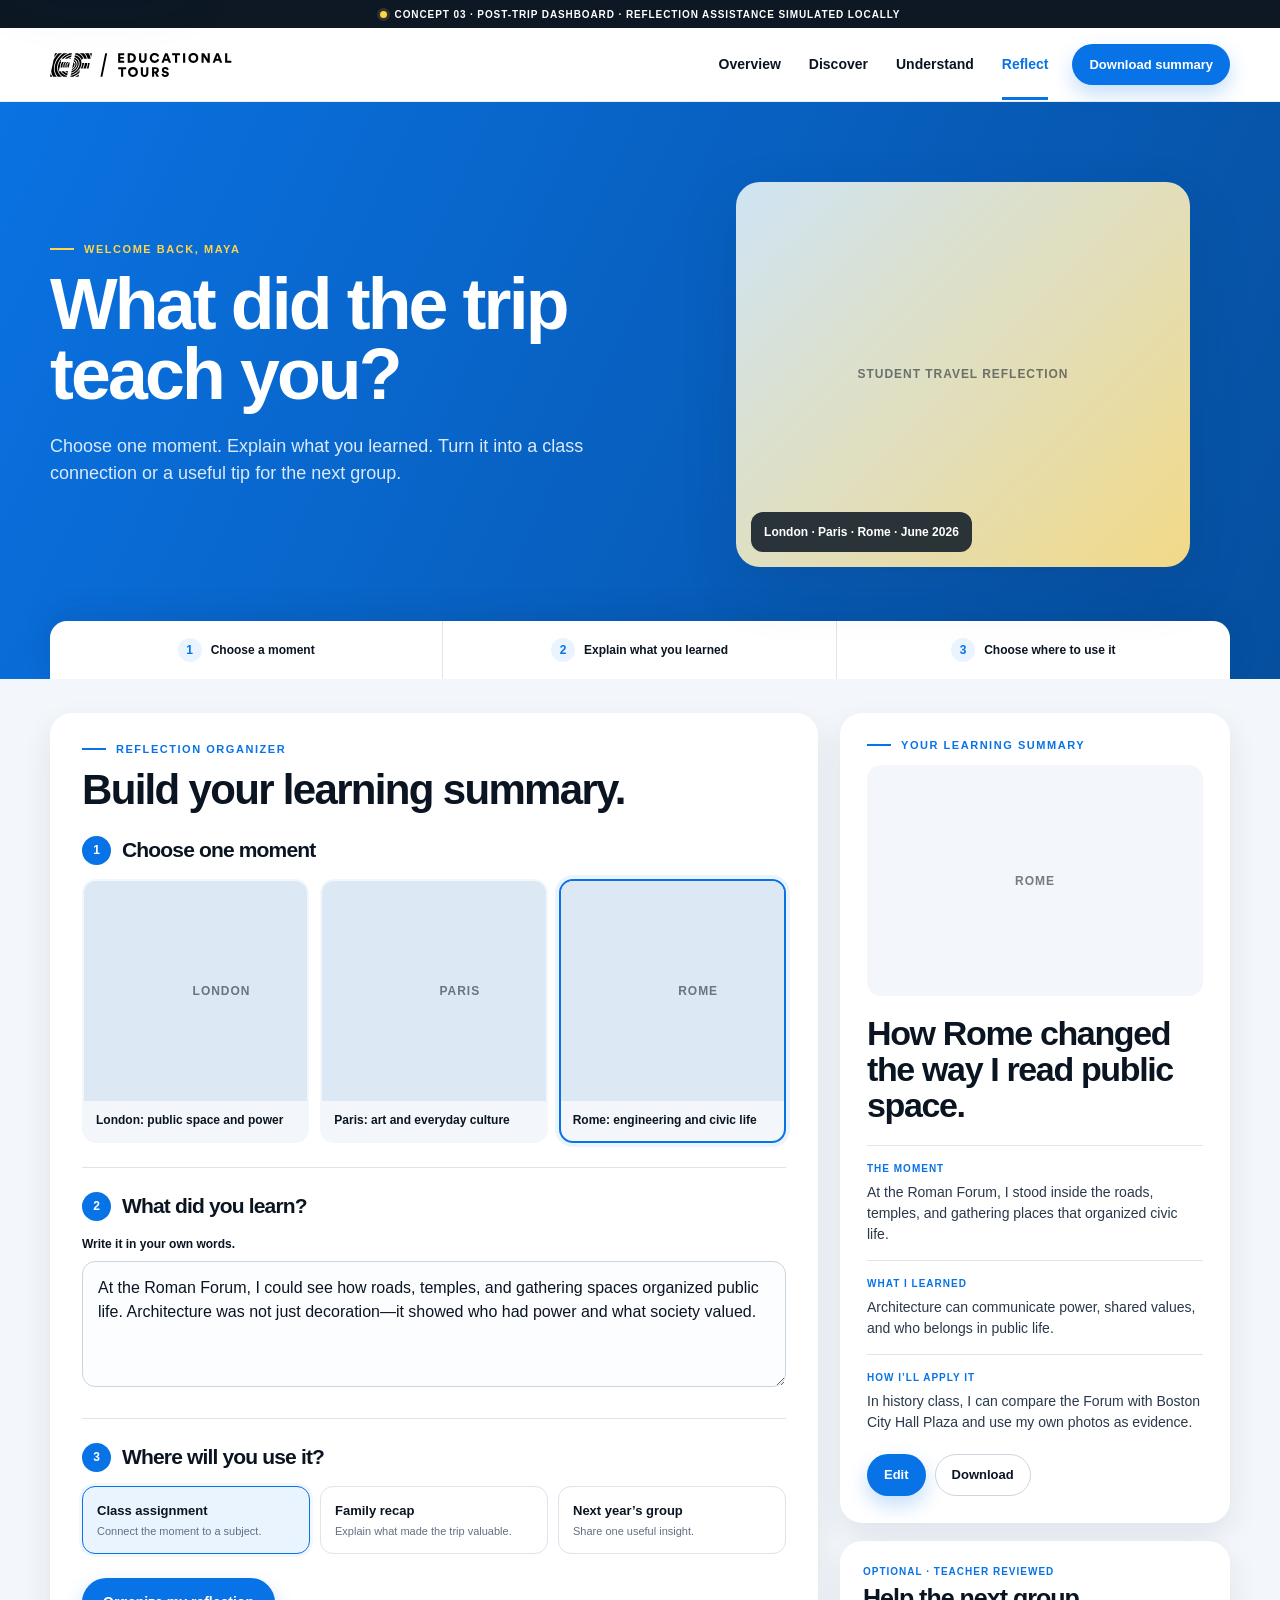
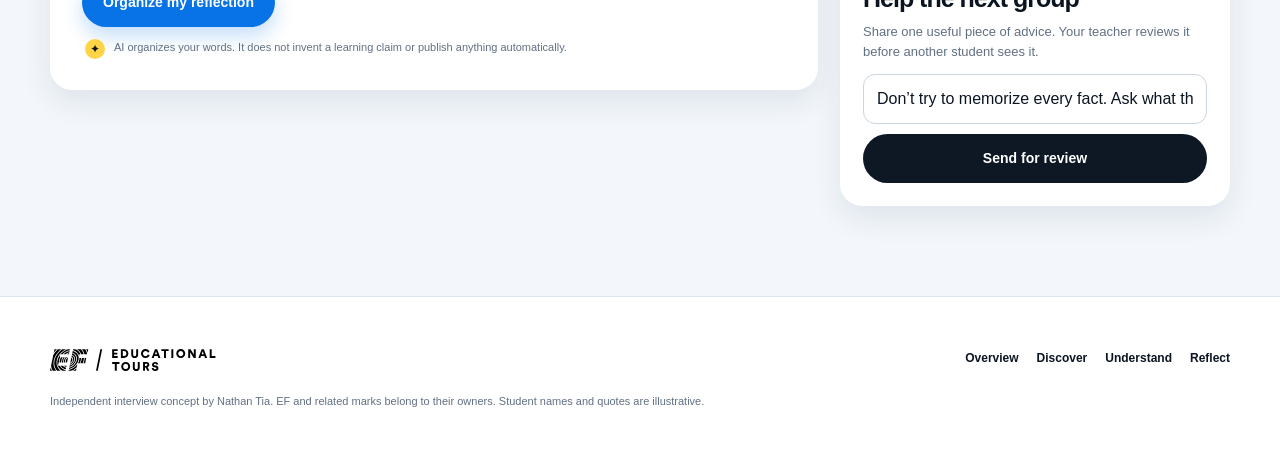
==== dashboard.html @ 8b6a3341 "Initial EF Tours prototype" ====
<!doctype html>
<html lang="en">
<head>
  <meta charset="utf-8">
  <meta name="viewport" content="width=device-width, initial-scale=1">
  <meta name="description" content="A focused post-trip EF Tours dashboard that helps students explain what they learned and how they will apply it.">
  <title>My Learning Summary · EF Tours Concept</title>
  <link rel="stylesheet" href="styles.css">
</head>
<body data-page="dashboard">
  <a class="skip-link" href="#main">Skip to main content</a>
  <div class="prototype-ribbon"><span class="dot"></span> Concept 03 · Post-trip dashboard · Reflection assistance simulated locally</div>
  <header class="site-header">
    <div class="header-inner">
      <a class="brand" href="index.html" aria-label="EF Educational Tours concept home"><img class="brand-logo" src="ef-logo.svg" alt="EF logo"></a>
      <nav class="primary-nav" aria-label="Primary navigation">
        <a href="index.html">Overview</a>
        <a href="explore.html">Discover</a>
        <a href="trip.html">Understand</a>
        <a href="dashboard.html" aria-current="page">Reflect</a>
      </nav>
      <div class="header-actions">
        <button class="btn btn-primary btn-small" type="button" data-demo="A concise learning summary would download here.">Download summary</button>
        <button class="menu-button" type="button" aria-label="Open navigation" aria-expanded="false"><span></span><span></span><span></span></button>
      </div>
    </div>
  </header>

  <main id="main">
    <section class="dashboard-hero">
      <div class="container">
        <div class="dashboard-hero-card">
          <div class="dashboard-hero-copy">
            <p class="eyebrow">Welcome back, Maya</p>
            <h1>What did the trip teach you?</h1>
            <p>Choose one moment. Explain what you learned. Turn it into a class connection or a useful tip for the next group.</p>
          </div>
          <figure class="dashboard-photo photo-shell" data-fallback="Student travel reflection">
            <img loading="eager" data-photo src="https://a.storyblok.com/f/336931/750x691/ef0ade726b/vimy-100-blog-hero-mob.png/m/1200x630/smart/filters%3Aformat%28jpeg%29" alt="Students visiting a historic memorial while traveling with EF">
            <figcaption class="dashboard-photo-caption">London · Paris · Rome · June 2026</figcaption>
          </figure>
        </div>
        <div class="task-progress" aria-label="Three-step reflection process">
          <div><b>1</b>Choose a moment</div>
          <div><b>2</b>Explain what you learned</div>
          <div><b>3</b>Choose where to use it</div>
        </div>
      </div>
    </section>

    <section class="workspace">
      <div class="container workspace-grid">
        <section class="workspace-card reveal" aria-labelledby="reflection-title">
          <p class="eyebrow">Reflection organizer</p>
          <h2 id="reflection-title">Build your learning summary.</h2>

          <div class="step-block">
            <div class="step-title"><span class="step-number">1</span><h3>Choose one moment</h3></div>
            <div class="moment-grid" role="group" aria-label="Choose a trip moment">
              <button class="moment-card" type="button" aria-pressed="false" data-moment="london">
                <figure class="photo-shell" data-fallback="London"><img loading="lazy" data-photo src="https://images.unsplash.com/photo-1513635269975-59663e0ac1ad?auto=format&amp;fit=crop&amp;w=900&amp;q=80" alt="London skyline and Big Ben"></figure>
                <span>London: public space and power</span>
              </button>
              <button class="moment-card" type="button" aria-pressed="false" data-moment="paris">
                <figure class="photo-shell" data-fallback="Paris"><img loading="lazy" data-photo src="https://images.unsplash.com/photo-1502602898657-3e91760cbb34?auto=format&amp;fit=crop&amp;w=900&amp;q=80" alt="The Eiffel Tower in Paris"></figure>
                <span>Paris: art and everyday culture</span>
              </button>
              <button class="moment-card is-selected" type="button" aria-pressed="true" data-moment="rome">
                <figure class="photo-shell" data-fallback="Rome"><img loading="lazy" data-photo src="https://images.unsplash.com/photo-1552832230-c0197dd311b5?auto=format&amp;fit=crop&amp;w=900&amp;q=80" alt="The Colosseum in Rome"></figure>
                <span>Rome: engineering and civic life</span>
              </button>
            </div>
          </div>

          <div class="step-block">
            <div class="step-title"><span class="step-number">2</span><h3>What did you learn?</h3></div>
            <label class="textarea-label" for="learning-input">Write it in your own words.</label>
            <textarea id="learning-input">At the Roman Forum, I could see how roads, temples, and gathering spaces organized public life. Architecture was not just decoration—it showed who had power and what society valued.</textarea>
          </div>

          <div class="step-block">
            <div class="step-title"><span class="step-number">3</span><h3>Where will you use it?</h3></div>
            <div class="use-grid" role="group" aria-label="Choose how to use the reflection">
              <button class="use-card is-selected" type="button" aria-pressed="true" data-use="classroom"><strong>Class assignment</strong><span>Connect the moment to a subject.</span></button>
              <button class="use-card" type="button" aria-pressed="false" data-use="family"><strong>Family recap</strong><span>Explain what made the trip valuable.</span></button>
              <button class="use-card" type="button" aria-pressed="false" data-use="traveler"><strong>Next year’s group</strong><span>Share one useful insight.</span></button>
            </div>
          </div>

          <button class="btn btn-primary" type="button" id="organize-reflection">Organize my reflection</button>
          <p class="ai-inline-note"><span class="ai-spark">✦</span><span>AI organizes your words. It does not invent a learning claim or publish anything automatically.</span></p>
        </section>

        <aside>
          <article class="draft-card reveal" aria-live="polite">
            <p class="eyebrow">Your learning summary</p>
            <div class="draft-photo photo-shell" data-fallback="Rome"><img id="draft-photo" data-photo src="https://images.unsplash.com/photo-1552832230-c0197dd311b5?auto=format&amp;fit=crop&amp;w=1000&amp;q=80" alt="The Colosseum in Rome"></div>
            <h2 id="draft-title">How Rome changed the way I read public space.</h2>
            <div class="draft-block"><span>The moment</span><p id="draft-experience">At the Roman Forum, I stood inside the roads, temples, and gathering places that organized civic life.</p></div>
            <div class="draft-block"><span>What I learned</span><p id="draft-learning">Architecture can communicate power, shared values, and who belongs in public life.</p></div>
            <div class="draft-block"><span>How I’ll apply it</span><p id="draft-application">In history class, I can compare the Forum with Boston City Hall Plaza and use my own photos as evidence.</p></div>
            <div class="draft-actions">
              <button class="btn btn-primary btn-small" type="button" data-demo="The summary would open in an editable state.">Edit</button>
              <button class="btn btn-secondary btn-small" type="button" data-demo="A concise learning summary would download here.">Download</button>
            </div>
          </article>

          <section class="pass-card reveal" aria-labelledby="pass-title">
            <p class="mini">Optional · teacher reviewed</p>
            <h3 id="pass-title">Help the next group</h3>
            <p>Share one useful piece of advice. Your teacher reviews it before another student sees it.</p>
            <div class="pass-row">
              <input id="traveler-tip" type="text" value="Don’t try to memorize every fact. Ask what the place was built to make people think or do." aria-label="Tip for future travelers">
              <button class="btn btn-dark" type="button" id="send-tip">Send for review</button>
            </div>
          </section>
        </aside>
      </div>
    </section>
  </main>

  <footer class="site-footer">
    <div class="container footer-grid">
      <div>
        <a class="brand" href="index.html"><img class="brand-logo" src="ef-logo.svg" alt="EF logo"></a>
        <p>Independent interview concept by Nathan Tia. EF and related marks belong to their owners. Student names and quotes are illustrative.</p>
      </div>
      <div class="footer-links"><a href="index.html">Overview</a><a href="explore.html">Discover</a><a href="trip.html">Understand</a><a href="dashboard.html">Reflect</a></div>
    </div>
  </footer>
  <div class="toast" role="status" aria-live="polite"></div>
  <script src="app.js"></script>
</body>
</html>
---- styles.css ----
:root{
  --ink:#0b1522;
  --ink-2:#2a384a;
  --muted:#617083;
  --line:#dce4ed;
  --paper:#ffffff;
  --wash:#f3f7fb;
  --cream:#f7f2e9;
  --blue:#0873e6;
  --blue-dark:#0455ad;
  --blue-soft:#eaf4ff;
  --yellow:#ffd447;
  --navy:#0d1824;
  --mint:#b7ead9;
  --coral:#ff806a;
  --shadow:0 22px 56px rgba(16,38,68,.13);
  --shadow-sm:0 12px 30px rgba(16,38,68,.09);
  --radius:24px;
  --radius-sm:15px;
  --container:min(1180px,calc(100% - 48px));
}
*{box-sizing:border-box}
html{scroll-behavior:smooth}
body{margin:0;background:var(--paper);color:var(--ink);font-family:Arial,Helvetica,sans-serif;font-size:16px;line-height:1.5;-webkit-font-smoothing:antialiased}
img{display:block;width:100%;max-width:100%}
a{color:inherit;text-decoration:none}
button,input,textarea,select{font:inherit}
button{color:inherit}
.container{width:var(--container);margin-inline:auto}
.skip-link{position:fixed;left:14px;top:-70px;z-index:1000;background:#fff;color:#000;padding:10px 14px;border-radius:8px;box-shadow:var(--shadow)}
.skip-link:focus{top:14px}
.prototype-ribbon{min-height:28px;display:flex;align-items:center;justify-content:center;gap:8px;padding:6px 16px;background:var(--navy);color:#fff;font-size:10px;font-weight:900;letter-spacing:.09em;text-transform:uppercase;text-align:center}
.prototype-ribbon .dot{width:7px;height:7px;background:var(--yellow);border-radius:50%;box-shadow:0 0 0 3px rgba(255,212,71,.14)}
.site-header{height:74px;background:#fff;border-bottom:1px solid rgba(11,21,34,.08);position:relative;z-index:50}
.header-inner{width:var(--container);height:100%;margin-inline:auto;display:flex;align-items:center;justify-content:space-between;gap:24px}
.brand{display:inline-flex;align-items:center;gap:8px;flex:0 0 auto}
.brand-logo{display:block;height:24px;width:auto;color:var(--ink)}
.site-footer .brand-logo{height:22px}
.primary-nav{display:flex;align-items:center;gap:28px;margin-left:auto}
.primary-nav a{font-size:14px;font-weight:800;padding:25px 0 22px;border-bottom:3px solid transparent}
.primary-nav a:hover,.primary-nav a[aria-current="page"]{color:var(--blue);border-color:var(--blue)}
.header-actions{display:flex;align-items:center;gap:10px}
.menu-button{display:none;background:transparent;border:0;padding:8px;cursor:pointer}
.menu-button span{display:block;width:22px;height:2px;background:var(--ink);margin:4px 0}
.btn{appearance:none;border:1px solid transparent;border-radius:999px;padding:13px 20px;display:inline-flex;align-items:center;justify-content:center;gap:9px;font-weight:900;font-size:14px;cursor:pointer;transition:transform .18s ease,box-shadow .18s ease,background .18s ease,border .18s ease}
.btn:hover{transform:translateY(-1px)}
.btn:focus-visible,.save-button:focus-visible,.prompt-examples button:focus-visible,.moment-card:focus-visible,.use-card:focus-visible{outline:3px solid rgba(8,115,230,.25);outline-offset:3px}
.btn-primary{background:var(--blue);color:#fff;box-shadow:0 9px 20px rgba(8,115,230,.24)}
.btn-primary:hover{background:var(--blue-dark);box-shadow:0 13px 26px rgba(8,115,230,.28)}
.btn-secondary{background:#fff;color:var(--ink);border-color:#cbd6e1}
.btn-secondary:hover{border-color:var(--ink)}
.btn-light{background:#fff;color:var(--ink);box-shadow:var(--shadow-sm)}
.btn-dark{background:var(--navy);color:#fff}
.btn-small{padding:10px 16px;font-size:13px}
.btn-full{width:100%}
.eyebrow{margin:0 0 14px;color:var(--blue);font-size:11px;line-height:1;font-weight:900;letter-spacing:.14em;text-transform:uppercase;display:flex;align-items:center;gap:10px}
.eyebrow::before{content:"";width:24px;height:2px;background:currentColor;flex:0 0 auto}
.eyebrow.light{color:var(--yellow)}
h1,h2,h3,p{margin-top:0}
h1,h2,h3{letter-spacing:-.04em;line-height:.98}
h1{font-size:clamp(48px,6.2vw,84px);margin-bottom:24px}
h2{font-size:clamp(36px,4.2vw,58px);margin-bottom:18px}
h3{font-size:28px;margin-bottom:12px}
.lede{font-size:20px;line-height:1.55;color:var(--ink-2);max-width:670px;margin-bottom:28px}
.small-note{font-size:12px;color:var(--muted);max-width:650px;margin:16px 0 0}
.section{padding:94px 0}
.section-heading{display:grid;grid-template-columns:1.2fr .7fr;gap:70px;align-items:end;margin-bottom:40px}
.section-heading h2{margin-bottom:0}
.section-heading>p{color:var(--muted);font-size:17px;margin:0}
.toast{position:fixed;left:50%;bottom:24px;z-index:100;transform:translate(-50%,25px);opacity:0;pointer-events:none;background:var(--ink);color:#fff;padding:12px 18px;border-radius:999px;font-weight:800;font-size:14px;box-shadow:var(--shadow);transition:.25s ease;white-space:nowrap}
.toast.is-visible{transform:translate(-50%,0);opacity:1}
.reveal{opacity:1;transform:none}
.reveal.is-visible{opacity:1;transform:none}
.photo-shell{position:relative;background:linear-gradient(135deg,#cfe4f4,#f2d987);overflow:hidden}
.photo-shell img{height:100%;object-fit:cover}
.photo-shell.is-fallback{display:grid;place-items:center;min-height:220px}
.photo-shell.is-fallback::after{content:attr(data-fallback);max-width:220px;text-align:center;font-size:12px;font-weight:900;letter-spacing:.08em;text-transform:uppercase;color:rgba(11,21,34,.55)}

/* Wrapper */
.wrapper-hero{padding:72px 0 82px;background:linear-gradient(125deg,#eaf5ff 0%,#f7fbff 55%,#fff2b8 100%);overflow:hidden}
.wrapper-hero-grid{display:grid;grid-template-columns:1fr 1.05fr;gap:70px;align-items:center}
.wrapper-hero h1{max-width:680px}
.wrapper-hero h1 em{color:var(--blue);font-style:italic}
.hero-actions{display:flex;gap:12px;flex-wrap:wrap}
.wrapper-photo{margin:0;position:relative;border-radius:30px;box-shadow:var(--shadow);aspect-ratio:1.28/1;overflow:hidden}
.wrapper-photo img{width:100%;height:100%;object-fit:cover}
.wrapper-photo::before{content:"";position:absolute;inset:0;z-index:1;background:linear-gradient(180deg,rgba(9,24,39,0) 55%,rgba(9,24,39,.24) 100%);pointer-events:none}
.photo-quote{position:absolute;z-index:2;left:22px;bottom:22px;max-width:300px;background:var(--yellow);padding:17px 19px;border-radius:15px;box-shadow:var(--shadow-sm);transform:rotate(-1.5deg)}
.photo-quote strong{display:block;font-size:17px;line-height:1.25}
.photo-quote span{display:block;margin-top:5px;font-size:10px;font-weight:900;text-transform:uppercase;letter-spacing:.08em;color:#5d4a0b}
.concept-section{padding:96px 0 104px}
.concept-intro{display:grid;grid-template-columns:1fr .7fr;gap:70px;align-items:end;margin-bottom:42px}
.concept-intro h2{margin:0;max-width:720px}
.concept-intro p{font-size:17px;color:var(--muted);margin:0}
.concept-grid{display:grid;grid-template-columns:repeat(3,1fr);gap:20px}
.concept-card{border-radius:23px;overflow:hidden;background:#fff;border:1px solid var(--line);box-shadow:var(--shadow-sm);transition:transform .2s ease,box-shadow .2s ease;display:flex;flex-direction:column;min-height:500px}
.concept-card:hover{transform:translateY(-5px);box-shadow:var(--shadow)}
.concept-photo{aspect-ratio:1.35/1;position:relative;overflow:hidden;background:var(--wash)}
.concept-photo img{height:100%;object-fit:cover;transition:transform .45s ease}
.concept-card:hover .concept-photo img{transform:scale(1.025)}
.concept-body{padding:27px 28px 29px;display:flex;flex:1;flex-direction:column}
.concept-number{font-size:10px;font-weight:900;letter-spacing:.13em;text-transform:uppercase;color:var(--blue);margin-bottom:35px}
.concept-card h3{font-size:34px;line-height:1.03;max-width:340px}
.concept-card p{color:var(--muted);max-width:340px;margin-bottom:24px}
.concept-link{margin-top:auto;display:flex;align-items:center;justify-content:space-between;font-size:13px;font-weight:900}
.concept-link span:last-child{display:grid;place-items:center;width:36px;height:36px;border-radius:50%;background:var(--blue);color:#fff;font-size:20px}
.principles-band{background:var(--navy);color:#fff;padding:82px 0 90px}
.principles-grid{display:grid;grid-template-columns:1.15fr repeat(3,.75fr);gap:28px;align-items:start}
.principles-grid h2{font-size:52px;max-width:460px;margin:0}
.principle{border-top:1px solid rgba(255,255,255,.28);padding-top:18px}
.principle strong{display:block;color:var(--yellow);font-size:14px;margin-bottom:8px}
.principle p{color:#c7d0db;margin:0;font-size:15px}

/* Explore */
.explore-hero{padding:66px 0 74px;background:linear-gradient(120deg,#edf7ff 0%,#f8fbff 72%,#fff3bf 100%)}
.explore-hero-grid{display:grid;grid-template-columns:1fr .9fr;gap:68px;align-items:center}
.explore-copy h1{font-size:clamp(50px,5.6vw,76px);max-width:690px}
.explore-copy .lede{max-width:660px}
.explore-photo{aspect-ratio:1.05/1;border-radius:28px;box-shadow:var(--shadow);overflow:hidden;position:relative}
.explore-photo img{height:100%;object-fit:cover}
.explore-photo-caption{position:absolute;left:18px;right:18px;bottom:18px;background:rgba(12,24,36,.88);color:#fff;border-radius:14px;padding:14px 16px;font-size:14px;font-weight:800}
.smart-search{margin-top:30px;background:#fff;border:1px solid rgba(11,21,34,.08);border-radius:22px;padding:24px;box-shadow:var(--shadow-sm);max-width:680px}
.smart-search label{display:block;font-size:13px;font-weight:900;margin-bottom:9px}
.smart-search textarea{width:100%;resize:vertical;min-height:108px;border:1px solid #cbd5df;border-radius:14px;padding:14px 15px;color:var(--ink);line-height:1.48;background:#fbfdff}
.smart-search textarea:focus,.plan-control select:focus,.workspace-card textarea:focus,.pass-row input:focus{outline:3px solid rgba(8,115,230,.15);border-color:var(--blue)}
.prompt-examples{display:flex;align-items:center;gap:9px;flex-wrap:wrap;margin:11px 0 17px;font-size:12px;color:var(--muted)}
.prompt-examples button{border:0;background:transparent;color:var(--blue);padding:3px 0;font-weight:900;cursor:pointer;border-bottom:1px solid rgba(8,115,230,.35)}
.ai-inline-note{display:flex;gap:9px;align-items:flex-start;font-size:11px;color:var(--muted);margin:12px 3px 0}
.ai-spark{display:grid;place-items:center;width:20px;height:20px;border-radius:50%;background:var(--yellow);color:var(--ink);font-size:12px;flex:0 0 auto}
.results-section{padding:88px 0 96px}
.results-heading{display:grid;grid-template-columns:1fr .55fr;gap:68px;align-items:end;margin-bottom:34px}
.results-heading h2{font-size:48px;max-width:790px;margin-bottom:0}
.results-summary{font-size:17px;color:var(--muted);margin:0}
.trip-grid{display:grid;grid-template-columns:repeat(3,1fr);gap:20px}
.trip-card{border:1px solid var(--line);border-radius:20px;overflow:hidden;background:#fff;box-shadow:var(--shadow-sm);display:flex;flex-direction:column;transition:transform .2s ease,box-shadow .2s ease}
.trip-card:hover{transform:translateY(-4px);box-shadow:var(--shadow)}
.trip-card-image{position:relative;aspect-ratio:1.42/1;background:var(--blue-soft);overflow:hidden}
.trip-card-image img{width:100%;height:100%;object-fit:cover;transition:transform .4s ease}
.trip-card:hover .trip-card-image img{transform:scale(1.025)}
.match-badge{position:absolute;left:14px;top:14px;background:#fff;padding:7px 10px;border-radius:999px;font-size:10px;font-weight:900;text-transform:uppercase;letter-spacing:.08em;box-shadow:var(--shadow-sm)}
.trip-card-copy{padding:23px 23px 24px;display:flex;flex:1;flex-direction:column}
.trip-kicker{font-size:10px;font-weight:900;color:var(--blue);letter-spacing:.1em;text-transform:uppercase;margin-bottom:8px}
.trip-card h3{font-size:29px;line-height:1.05;margin-bottom:12px}
.match-copy{color:var(--ink-2);font-size:14px;line-height:1.5;margin-bottom:18px}
.trip-card blockquote{border-top:1px solid var(--line);padding-top:17px;margin:0 0 20px;font-size:14px;line-height:1.45;font-weight:700}
.trip-card blockquote cite{display:block;margin-top:7px;color:var(--muted);font-size:11px;font-style:normal;font-weight:800}
.card-footer{display:flex;align-items:center;justify-content:space-between;gap:10px;margin-top:auto}
.save-button{border:0;background:transparent;color:var(--blue);font-size:13px;font-weight:900;cursor:pointer;padding:8px}
.handoff-section{padding:68px 0 88px}
.handoff-card{background:var(--blue);color:#fff;border-radius:26px;padding:42px 46px;display:flex;align-items:end;justify-content:space-between;gap:42px}
.handoff-card h2{font-size:42px;max-width:780px;margin:0}

/* Trip detail */
.trip-hero{position:relative;min-height:570px;background:var(--navy);color:#fff;overflow:hidden;display:flex;align-items:center}
.trip-hero>img{position:absolute;z-index:0;inset:0 0 0 auto;width:60%;height:100%;object-fit:cover;object-position:center}
.trip-hero::after{content:"";position:absolute;z-index:1;inset:0;background:linear-gradient(90deg,var(--navy) 0%,var(--navy) 39%,rgba(13,24,36,.87) 53%,rgba(13,24,36,.12) 100%)}
.trip-hero-inner{position:relative;z-index:2;padding:72px 0}
.trip-hero-copy{width:min(650px,58%)}
.trip-hero-copy .eyebrow{color:var(--yellow)}
.trip-hero-copy h1{font-size:clamp(55px,6vw,82px);max-width:720px}
.trip-hero-copy .lede{color:#d1dce7;font-size:18px;max-width:620px}
.hero-stats{display:flex;flex-wrap:wrap;gap:8px;margin-bottom:21px}
.hero-stat{border:1px solid rgba(255,255,255,.27);background:rgba(255,255,255,.08);padding:7px 11px;border-radius:999px;font-size:11px;font-weight:900}
.student-voice-bar{background:var(--yellow);color:var(--ink)}
.student-voice-inner{display:flex;align-items:center;justify-content:space-between;gap:28px;padding:22px 0}
.student-voice-inner blockquote{font-size:19px;font-weight:900;line-height:1.35;margin:0;max-width:900px}
.student-voice-inner cite{font-size:11px;font-style:normal;font-weight:900;text-transform:uppercase;letter-spacing:.08em;white-space:nowrap}
.learning-grid{display:flex;flex-direction:column;gap:22px}
.city-card{display:grid;grid-template-columns:360px 1fr;border:1px solid var(--line);border-radius:24px;overflow:hidden;background:#fff;box-shadow:var(--shadow-sm)}
.city-card>figure{margin:0;min-height:360px;background:var(--wash)}
.city-card>figure img{height:100%;object-fit:cover}
.city-card-body{padding:31px 34px}
.city-day{font-size:10px;font-weight:900;color:var(--blue);letter-spacing:.1em;text-transform:uppercase;margin-bottom:7px}
.city-card h3{font-size:39px;margin-bottom:16px}
.experience{font-size:17px;color:var(--ink-2);max-width:680px;margin-bottom:22px}
.outcome-grid{display:grid;grid-template-columns:1fr 1fr;gap:14px}
.outcome{background:var(--wash);border-radius:14px;padding:17px 18px}
.outcome span{display:block;color:var(--blue);font-size:10px;font-weight:900;text-transform:uppercase;letter-spacing:.1em;margin-bottom:7px}
.outcome strong{display:block;font-size:14px;line-height:1.48}
.section-blue{background:var(--navy);color:#fff}
.plan-grid{display:grid;grid-template-columns:.8fr 1.2fr;gap:66px;align-items:start}
.plan-control>p:not(.eyebrow){color:#c8d2de;font-size:17px;max-width:500px}
.form-row{display:grid;grid-template-columns:1fr auto;gap:10px;margin-top:22px}
.plan-control select{appearance:none;background:#fff url("data:image/svg+xml,%3Csvg xmlns='http://www.w3.org/2000/svg' width='14' height='14' viewBox='0 0 24 24'%3E%3Cpath fill='none' stroke='%230b1522' stroke-width='2' d='m6 9 6 6 6-6'/%3E%3C/svg%3E") no-repeat calc(100% - 14px) center;border:1px solid #cbd5df;border-radius:999px;padding:13px 42px 13px 16px;color:var(--ink);width:100%}
.learning-plan{background:#fff;color:var(--ink);border-radius:22px;padding:29px;box-shadow:var(--shadow)}
.learning-plan h3{font-size:34px;margin-bottom:20px}
.plan-list{display:grid;gap:11px}
.plan-item{display:grid;grid-template-columns:74px 1fr;gap:14px;background:var(--blue-soft);border-radius:13px;padding:15px}
.plan-item b{font-size:10px;color:var(--blue);text-transform:uppercase;letter-spacing:.1em}
.plan-item strong{font-size:14px;line-height:1.5}
.section-cream{background:var(--cream)}
.family-layout{display:grid;grid-template-columns:.9fr 1.1fr;gap:64px;align-items:center}
.family-photo{aspect-ratio:1.12/1;border-radius:24px;overflow:hidden;box-shadow:var(--shadow)}
.family-photo img{height:100%;object-fit:cover}
.proof-list{display:grid;gap:12px;margin-top:26px}
.proof-item{display:grid;grid-template-columns:35px 1fr;gap:13px;padding:16px 0;border-top:1px solid #d8cfc2}
.proof-item:first-child{border-top:0}
.proof-icon{display:grid;place-items:center;width:30px;height:30px;border-radius:50%;background:var(--blue);color:#fff;font-weight:900}
.proof-item strong{display:block;font-size:17px;margin-bottom:3px}
.proof-item span:last-child{color:var(--muted);font-size:14px}
.family-summary{margin-top:25px;background:#fff;border-radius:18px;padding:22px;box-shadow:var(--shadow-sm)}
.family-summary .mini,.pass-card .mini{font-size:10px;color:var(--blue);text-transform:uppercase;letter-spacing:.1em;font-weight:900;margin-bottom:7px}
.family-summary p{font-size:17px;line-height:1.48;margin-bottom:18px}

/* Dashboard */
.dashboard-hero{background:linear-gradient(115deg,#0a72e2 0%,#064f9f 100%);color:#fff;padding:54px 0 0}
.dashboard-hero-card{display:grid;grid-template-columns:1.05fr .95fr;gap:56px;align-items:center;padding:10px 0 38px}
.dashboard-hero-copy .eyebrow{color:var(--yellow)}
.dashboard-hero-copy h1{font-size:clamp(49px,5.6vw,73px);max-width:760px}
.dashboard-hero-copy>p:not(.eyebrow){max-width:650px;color:#dbeafb;font-size:18px}
.dashboard-photo{aspect-ratio:1.18/1;border-radius:24px;box-shadow:var(--shadow);overflow:hidden;position:relative}
.dashboard-photo img{height:100%;object-fit:cover}
.dashboard-photo-caption{position:absolute;left:15px;bottom:15px;background:rgba(12,24,36,.86);border-radius:12px;padding:11px 13px;font-size:12px;font-weight:800}
.task-progress{display:grid;grid-template-columns:repeat(3,1fr);background:#fff;color:var(--ink);border-radius:17px 17px 0 0;overflow:hidden;box-shadow:0 -8px 28px rgba(4,41,86,.12)}
.task-progress>div{display:flex;align-items:center;justify-content:center;gap:9px;padding:17px;border-right:1px solid var(--line);font-size:12px;font-weight:900}
.task-progress>div:last-child{border-right:0}
.task-progress b{display:grid;place-items:center;width:24px;height:24px;border-radius:50%;background:var(--blue-soft);color:var(--blue)}
.workspace{background:var(--wash);padding:34px 0 90px}
.workspace-grid{display:grid;grid-template-columns:minmax(0,1fr) 390px;gap:22px;align-items:start}
.workspace-card,.draft-card,.pass-card{background:#fff;border-radius:22px;box-shadow:var(--shadow-sm)}
.workspace-card{padding:31px 32px}
.workspace-card h2{font-size:42px;margin-bottom:26px}
.step-block{border-top:1px solid var(--line);padding-top:24px;margin-top:24px}
.step-block:first-of-type{border-top:0;padding-top:0;margin-top:0}
.step-title{display:flex;align-items:center;gap:11px;margin-bottom:14px}
.step-title h3{font-size:21px;margin:0}
.step-number{display:grid;place-items:center;width:29px;height:29px;border-radius:50%;background:var(--blue);color:#fff;font-size:12px;font-weight:900}
.moment-grid{display:grid;grid-template-columns:repeat(3,1fr);gap:11px}
.moment-card{border:2px solid transparent;background:var(--wash);border-radius:14px;overflow:hidden;text-align:left;padding:0;cursor:pointer;transition:.18s ease}
.moment-card:hover{transform:translateY(-2px)}
.moment-card.is-selected{border-color:var(--blue);box-shadow:0 0 0 4px rgba(8,115,230,.08)}
.moment-card figure{margin:0;aspect-ratio:1.25/1;background:#dce8f3;overflow:hidden}
.moment-card img{height:100%;object-fit:cover}
.moment-card span{display:block;padding:11px 12px 13px;font-size:12px;font-weight:900;line-height:1.35}
.textarea-label{display:block;font-size:12px;font-weight:900;margin:0 0 8px}
.workspace-card textarea{width:100%;min-height:126px;border:1px solid #cbd5df;border-radius:13px;padding:14px 15px;line-height:1.52;resize:vertical;background:#fbfdff;color:var(--ink)}
.use-grid{display:grid;grid-template-columns:repeat(3,1fr);gap:10px}
.use-card{border:1px solid var(--line);background:#fff;border-radius:13px;text-align:left;padding:14px;cursor:pointer;transition:.16s ease}
.use-card.is-selected{border-color:var(--blue);background:var(--blue-soft);box-shadow:0 0 0 3px rgba(8,115,230,.06)}
.use-card strong{display:block;font-size:13px;margin-bottom:4px}
.use-card span{display:block;color:var(--muted);font-size:11px;line-height:1.35}
.workspace-card>.btn{margin-top:24px}
.workspace-grid aside{display:grid;gap:18px;position:sticky;top:20px}
.draft-card{padding:27px}
.draft-card h2{font-size:34px;line-height:1.05;margin-bottom:22px}
.draft-photo{aspect-ratio:1.45/1;border-radius:14px;overflow:hidden;margin-bottom:20px;background:var(--wash)}
.draft-photo img{height:100%;object-fit:cover}
.draft-block{border-top:1px solid var(--line);padding-top:15px;margin-top:15px}
.draft-block span{display:block;font-size:10px;color:var(--blue);font-weight:900;text-transform:uppercase;letter-spacing:.1em;margin-bottom:6px}
.draft-block p{font-size:14px;line-height:1.5;color:var(--ink-2);margin:0}
.draft-actions{display:flex;gap:9px;margin-top:21px}
.pass-card{padding:23px}
.pass-card h3{font-size:25px}
.pass-card>p:not(.mini){color:var(--muted);font-size:13px}
.pass-row{display:grid;gap:10px}
.pass-row input{width:100%;border:1px solid #cbd5df;border-radius:12px;padding:12px 13px;color:var(--ink)}

/* Footer */
.site-footer{padding:52px 0;background:#fff;border-top:1px solid var(--line)}
.footer-grid{display:flex;justify-content:space-between;gap:50px;align-items:flex-start}
.footer-grid>div:first-child{max-width:670px}
.footer-grid p{font-size:11px;color:var(--muted);margin:15px 0 0}
.footer-links{display:flex;gap:18px;flex-wrap:wrap;font-size:12px;font-weight:900}

@media(max-width:1060px){
  .primary-nav{gap:18px}.primary-nav a{font-size:13px}
  .wrapper-hero-grid,.explore-hero-grid{gap:42px}
  .concept-card h3{font-size:30px}
  .principles-grid{grid-template-columns:1fr 1fr;gap:36px}.principles-grid>div:first-child{grid-row:span 2}
  .trip-grid{gap:14px}.trip-card-copy{padding:20px}
  .city-card{grid-template-columns:300px 1fr}
  .plan-grid,.family-layout{gap:42px}
  .workspace-grid{grid-template-columns:minmax(0,1fr) 340px}
}
@media(max-width:820px){
  :root{--container:min(100% - 30px,720px)}
  .site-header{height:66px}.header-inner{position:relative}.primary-nav{display:none;position:absolute;top:66px;left:0;right:0;background:#fff;border:1px solid var(--line);border-radius:0 0 18px 18px;padding:11px 20px 18px;box-shadow:var(--shadow);flex-direction:column;align-items:stretch;gap:0}.primary-nav.is-open{display:flex}.primary-nav a{padding:12px 0;border-bottom:1px solid var(--line)}.header-actions .btn{display:none}.menu-button{display:block}
  .wrapper-hero{padding:50px 0 66px}.wrapper-hero-grid,.explore-hero-grid,.dashboard-hero-card,.family-layout{grid-template-columns:1fr}.wrapper-hero-grid,.explore-hero-grid{gap:38px}.wrapper-photo{aspect-ratio:1.45/1}
  .concept-section{padding:76px 0}.concept-intro,.section-heading,.results-heading{grid-template-columns:1fr;gap:16px}.concept-grid,.trip-grid{grid-template-columns:1fr}.concept-card{min-height:auto}.concept-photo{aspect-ratio:1.65/1}.concept-number{margin-bottom:24px}
  .principles-band{padding:68px 0}.principles-grid{grid-template-columns:1fr}.principles-grid>div:first-child{grid-row:auto}.principles-grid h2{font-size:46px;max-width:650px}
  .explore-hero{padding:48px 0 56px}.explore-photo{aspect-ratio:1.55/1}.results-section{padding:70px 0}.results-heading h2{font-size:42px}.trip-card{display:grid;grid-template-columns:240px 1fr}.trip-card-image{aspect-ratio:auto;min-height:100%}
  .handoff-card{align-items:flex-start;flex-direction:column;padding:34px}.handoff-card h2{font-size:36px}
  .trip-hero{min-height:auto;display:block}.trip-hero>img{position:relative;width:100%;height:330px;opacity:1}.trip-hero::after{height:62%;background:linear-gradient(180deg,var(--navy) 0%,var(--navy) 50%,rgba(13,24,36,.7) 75%,rgba(13,24,36,0) 100%)}.trip-hero-inner{position:absolute;inset:0 auto auto 0;width:100%;padding:43px 0}.trip-hero-copy{width:100%}.trip-hero-copy h1{font-size:52px;max-width:620px}.trip-hero-copy .lede{max-width:550px;font-size:16px}.student-voice-inner{align-items:flex-start;flex-direction:column;gap:7px}
  .city-card{grid-template-columns:1fr}.city-card>figure{min-height:290px}.outcome-grid{grid-template-columns:1fr 1fr}
  .plan-grid{grid-template-columns:1fr}.dashboard-hero-card{gap:30px}.dashboard-photo{aspect-ratio:1.55/1}.workspace-grid{grid-template-columns:1fr}.workspace-grid aside{position:static;grid-template-columns:1fr 1fr}.draft-card{grid-column:1/-1}
}
@media(max-width:560px){
  :root{--container:calc(100% - 24px)}
  h1{font-size:43px}h2{font-size:36px}.lede{font-size:17px}.brand-logo{height:22px}.prototype-ribbon{font-size:8px}
  .wrapper-hero{padding-top:40px}.wrapper-photo{aspect-ratio:1.05/1}.photo-quote{left:12px;right:12px;bottom:12px;max-width:none}.hero-actions{display:grid}.hero-actions .btn{width:100%}
  .concept-intro h2{font-size:40px}.concept-card h3{font-size:31px}.concept-photo{aspect-ratio:1.35/1}
  .principles-grid h2{font-size:42px}
  .explore-copy h1{font-size:44px}.explore-photo{aspect-ratio:1.15/1}.smart-search{padding:18px}.prompt-examples{align-items:flex-start}.prompt-examples span{width:100%}
  .results-heading h2{font-size:37px}.trip-card{grid-template-columns:1fr}.trip-card-image{aspect-ratio:1.5/1}.card-footer{align-items:stretch}.card-footer .btn{flex:1}
  .handoff-card{padding:28px}.handoff-card h2{font-size:32px}.handoff-card .btn{width:100%}
  .trip-hero>img{height:330px}.trip-hero-copy h1{font-size:43px}.trip-hero-copy .lede{display:none}.hero-stat{font-size:9px}.trip-hero-inner{padding-top:38px}.student-voice-inner blockquote{font-size:16px}
  .section{padding:72px 0}.city-card>figure{min-height:230px}.city-card-body{padding:24px}.outcome-grid{grid-template-columns:1fr}.form-row{grid-template-columns:1fr}.learning-plan{padding:23px}.plan-item{grid-template-columns:1fr;gap:5px}.family-photo{aspect-ratio:1.15/1}
  .dashboard-hero{padding-top:42px}.dashboard-hero-copy h1{font-size:43px}.dashboard-photo{aspect-ratio:1.2/1}.task-progress{grid-template-columns:1fr}.task-progress>div{justify-content:flex-start;border-right:0;border-bottom:1px solid var(--line)}.task-progress>div:last-child{border-bottom:0}
  .workspace{padding-top:22px}.workspace-card{padding:23px}.workspace-card h2{font-size:36px}.moment-grid{grid-template-columns:1fr}.moment-card{display:grid;grid-template-columns:105px 1fr;align-items:center}.moment-card figure{aspect-ratio:1/1}.use-grid{grid-template-columns:1fr}.workspace-grid aside{grid-template-columns:1fr}.draft-actions{display:grid}.draft-actions .btn{width:100%}
  .footer-grid{flex-direction:column;gap:24px}.footer-links{flex-direction:column;gap:8px}.toast{max-width:calc(100% - 24px);white-space:normal;text-align:center}
}
@media(prefers-reduced-motion:reduce){html{scroll-behavior:auto}.reveal,.trip-card,.concept-card,.btn{transition:none}}


/* Version 4 refinements */
.wrapper-hero-grid{grid-template-columns:1fr 1.05fr;align-items:center}
.hero-collage{position:relative;height:520px}
.collage-card{margin:0;position:absolute;border-radius:28px;overflow:hidden;box-shadow:var(--shadow);background:#fff}
.collage-card img{height:100%;object-fit:cover}
.collage-card-large{left:0;top:24px;width:62%;height:430px;z-index:3}
.collage-card-top{right:0;top:0;width:48%;height:220px;z-index:2}
.collage-card-bottom{right:18px;bottom:10px;width:44%;height:240px;z-index:1}
.photo-quote-dark{background:var(--yellow)}
.concept-grid-v1 .concept-card{min-height:0}
.concept-card-v1{overflow:hidden;padding:0;position:relative}
.concept-card-v1 .concept-band{padding:28px 28px 34px;min-height:300px}
.concept-card-v1 .concept-number{margin-bottom:28px;color:rgba(255,255,255,.85)}
.concept-card-v1 h3{font-size:34px;line-height:1.02;max-width:340px;margin-bottom:16px}
.concept-card-v1 p{margin-bottom:0;max-width:340px}
.concept-card-v1 .concept-photo{aspect-ratio:1.2/1}
.concept-card-v1 .concept-arrow{position:absolute;right:16px;bottom:16px;display:grid;place-items:center;width:56px;height:56px;border-radius:50%;background:#fff;color:var(--ink);font-size:28px;font-weight:700;box-shadow:var(--shadow-sm)}
.concept-card-v1.is-dark .concept-band{background:var(--navy);color:#fff}
.concept-card-v1.is-dark p{color:#d7dee8}
.concept-card-v1.is-blue .concept-band{background:var(--blue);color:#fff}
.concept-card-v1.is-blue p{color:#dbeaff}
.concept-card-v1.is-yellow .concept-band{background:var(--yellow);color:var(--ink)}
.concept-card-v1.is-yellow .concept-number{color:#5d4a0b}
.concept-card-v1.is-yellow p{color:#534934}
.principles-grid-ordered{grid-template-columns:1.15fr repeat(3,.75fr)}
.principles-grid-ordered .principle strong{display:block;color:var(--yellow);font-size:16px;line-height:1.35;margin-bottom:10px}
.explore-hero{padding:58px 0 66px}
.explore-hero-grid.is-search-right{grid-template-columns:1fr .92fr;align-items:start;gap:52px}
.search-panel{display:flex;align-items:stretch}
.smart-search-hero{margin-top:0;width:100%;max-width:none;padding:24px 24px 20px;border-radius:26px;box-shadow:var(--shadow)}
.panel-kicker{font-size:11px;font-weight:900;letter-spacing:.12em;text-transform:uppercase;color:var(--blue);margin:0 0 10px}
.results-heading-audience{grid-template-columns:1fr auto;gap:32px;align-items:start}
.results-heading-audience .results-summary{margin-top:10px;max-width:620px}
.audience-switcher{display:grid;justify-items:end;gap:10px;padding-top:8px}
.audience-switcher p{margin:0;color:var(--muted);font-size:13px;font-weight:900;letter-spacing:.11em;text-transform:uppercase}
.audience-tabs{display:inline-flex;align-items:center;background:var(--blue-soft);padding:5px;border-radius:999px;gap:4px}
.audience-tab{border:0;background:transparent;padding:11px 18px;border-radius:999px;font-weight:900;cursor:pointer;color:var(--ink)}
.audience-tab.is-active{background:#fff;color:var(--blue);box-shadow:var(--shadow-sm);outline:2px solid rgba(8,115,230,.16)}
.trip-grid-cards{grid-template-columns:repeat(3,1fr)}
.trip-card-rich{border-radius:24px}
.save-heart{position:absolute;right:14px;top:14px;width:46px;height:46px;border-radius:50%;border:0;background:#fff;box-shadow:var(--shadow-sm);font-size:25px;line-height:1;cursor:pointer}
.save-heart[aria-pressed="true"]{color:var(--blue)}
.trip-card-rich .trip-kicker{font-size:11px;margin-bottom:10px}
.trip-card-rich h3{font-size:28px;margin-bottom:10px}
.trip-meta{display:flex;flex-wrap:wrap;gap:12px;color:var(--muted);font-size:12px;font-weight:700;margin:0 0 18px}
.trip-meta span{position:relative}
.trip-meta span::before{content:'·';position:absolute;left:-8px;color:#a8b2bf}
.why-box{background:var(--wash);border-radius:16px;padding:16px 16px 14px;margin-bottom:16px}
.why-box span{display:block;font-size:11px;font-weight:900;margin-bottom:6px;color:var(--ink)}
.why-box p{margin:0;color:var(--ink-2);font-size:15px;line-height:1.45}
.traveler-blurb{display:grid;grid-template-columns:auto 1fr;gap:8px 10px;align-items:center;border:1px solid var(--line);border-radius:16px;padding:14px 15px;margin-bottom:20px}
.traveler-blurb::before{content:'';width:24px;height:24px;border-radius:50%;background:var(--blue)}
.traveler-blurb strong{font-size:14px}
.traveler-blurb span{grid-column:2;color:var(--muted);font-size:12px;line-height:1.45}
.share-link{border:0;background:transparent;color:var(--blue);font-size:14px;font-weight:900;cursor:pointer;padding:10px 4px}
.story-strip-section{padding:86px 0 92px;background:var(--navy);color:#fff}
.story-strip-heading{display:grid;grid-template-columns:1.15fr .6fr;gap:72px;align-items:start;margin-bottom:34px}
.story-strip-heading h2{font-size:68px;line-height:.95;margin:0;max-width:840px}
.story-strip-heading p{margin:12px 0 0;color:#c7d0db;font-size:17px;line-height:1.55;max-width:380px}
.story-strip-grid{display:grid;grid-template-columns:repeat(4,1fr);gap:18px}
.story-card{position:relative;aspect-ratio:.8/1;border-radius:24px;overflow:hidden;box-shadow:none;background:#122235}
.story-card::after{content:'';position:absolute;inset:0;background:linear-gradient(180deg,rgba(0,0,0,.02) 32%,rgba(0,0,0,.66) 100%)}
.story-card img{height:100%;object-fit:cover}
.play-chip{position:absolute;z-index:2;left:16px;top:16px;width:46px;height:46px;border-radius:50%;border:0;background:var(--yellow);color:var(--ink);font-size:18px;font-weight:900;cursor:pointer}
.story-copy{position:absolute;z-index:2;left:18px;right:18px;bottom:18px}
.story-copy strong{display:block;font-size:17px;line-height:1.25;margin-bottom:8px}
.story-copy span{display:block;color:#d4deea;font-size:12px;line-height:1.4}
@media(max-width:1060px){
  .hero-collage{height:470px}.collage-card-large{height:390px}.collage-card-top{height:200px}.collage-card-bottom{height:220px}
  .story-strip-heading{grid-template-columns:1fr .8fr;gap:32px}.story-strip-heading h2{font-size:58px}
  .story-strip-grid{grid-template-columns:repeat(2,1fr)}
}
@media(max-width:820px){
  .brand-logo{height:22px}
  .wrapper-hero-grid{grid-template-columns:1fr}.hero-collage{height:auto;display:grid;grid-template-columns:1fr 1fr;grid-template-rows:auto auto;gap:14px}.collage-card{position:relative;inset:auto;width:auto;height:auto}.collage-card-large{grid-row:span 2}.collage-card-bottom{right:auto;bottom:auto}
  .explore-hero-grid.is-search-right{grid-template-columns:1fr}
  .results-heading-audience{grid-template-columns:1fr}.audience-switcher{justify-items:start}
  .story-strip-heading{grid-template-columns:1fr;gap:18px}.story-strip-heading h2{font-size:44px;max-width:520px}.story-strip-grid{grid-template-columns:1fr 1fr}
}
@media(max-width:560px){
  .hero-collage{grid-template-columns:1fr}.collage-card-large{grid-row:auto}
  .concept-card-v1 .concept-band{min-height:0}
  .audience-tabs{width:100%;justify-content:space-between}.audience-tab{flex:1;padding-inline:14px}
  .story-strip-grid{grid-template-columns:1fr}
}


/* Version 6 Discover expansion */
.trip-grid-cards{row-gap:26px}
.traveler-audio{display:grid;grid-template-columns:46px 1fr;gap:12px;align-items:center;border:1px solid var(--line);border-radius:16px;padding:13px 14px;margin-bottom:20px}
.audio-play{width:46px;height:46px;border-radius:50%;border:0;background:var(--yellow);color:var(--ink);display:grid;place-items:center;cursor:pointer;box-shadow:0 7px 16px rgba(16,38,68,.12)}
.audio-play span{font-size:17px;transform:translateX(1px)}
.audio-play.is-playing{background:var(--blue);color:#fff}
.traveler-audio strong{display:block;font-size:14px;margin-bottom:2px}
.traveler-audio p{margin:0;color:var(--ink-2);font-size:12px;line-height:1.35}
.traveler-audio small{display:block;margin-top:4px;color:var(--muted);font-size:10px;font-weight:800;text-transform:uppercase;letter-spacing:.06em}
.browse-section{padding:92px 0}
.browse-destinations{background:var(--wash)}
.collection-section{background:#fff}
.browse-heading{display:grid;grid-template-columns:1fr .62fr;gap:70px;align-items:end;margin-bottom:34px}
.browse-heading h2{margin:0;max-width:720px}
.browse-heading>p{margin:0;color:var(--muted);font-size:17px;line-height:1.55}
.region-grid{display:grid;grid-template-columns:repeat(3,1fr);gap:18px}
.region-card{position:relative;min-height:250px;border-radius:22px;overflow:hidden;box-shadow:var(--shadow-sm);color:#fff}
.region-card::after{content:'';position:absolute;inset:0;background:linear-gradient(180deg,rgba(7,18,31,.04) 25%,rgba(7,18,31,.78) 100%)}
.region-card img{height:100%;object-fit:cover;transition:transform .35s ease}
.region-card:hover img{transform:scale(1.025)}
.region-card>span{position:absolute;z-index:2;left:22px;right:58px;bottom:20px}
.region-card strong{display:block;font-size:28px;line-height:1;margin-bottom:7px;letter-spacing:-.03em}
.region-card small{display:block;color:#e1e8ef;font-size:12px;line-height:1.42}
.region-card>b{position:absolute;z-index:2;right:18px;bottom:18px;display:grid;place-items:center;width:38px;height:38px;border-radius:50%;background:#fff;color:var(--ink);font-size:20px}
.collection-grid{display:grid;grid-template-columns:repeat(3,1fr);gap:18px}
.collection-card{display:grid;grid-template-columns:112px 1fr 30px;gap:17px;align-items:center;border:1px solid var(--line);border-radius:20px;padding:12px;background:#fff;box-shadow:var(--shadow-sm);transition:transform .18s ease,box-shadow .18s ease}
.collection-card:hover{transform:translateY(-3px);box-shadow:var(--shadow)}
.collection-card figure{margin:0;width:112px;height:112px;border-radius:14px;overflow:hidden;background:var(--wash)}
.collection-card figure img{height:100%;object-fit:cover}
.collection-card span{display:block;color:var(--blue);font-size:10px;font-weight:900;text-transform:uppercase;letter-spacing:.1em;margin-bottom:7px}
.collection-card strong{display:block;font-size:16px;line-height:1.35}
.collection-card>b{display:grid;place-items:center;width:30px;height:30px;border-radius:50%;background:var(--blue-soft);color:var(--blue);font-size:17px}
.story-strip-section+.handoff-section{border-top:0}
@media(max-width:1060px){
  .collection-card{grid-template-columns:92px 1fr 28px}.collection-card figure{width:92px;height:92px}
}
@media(max-width:820px){
  .browse-heading{grid-template-columns:1fr;gap:14px}.region-grid,.collection-grid{grid-template-columns:1fr 1fr}
}
@media(max-width:560px){
  .region-grid,.collection-grid{grid-template-columns:1fr}.region-card{min-height:225px}.collection-card{grid-template-columns:88px 1fr 28px}.collection-card figure{width:88px;height:88px}.handoff-section{padding-top:48px}
}

.browse-action{display:flex;justify-content:center;margin-top:30px}
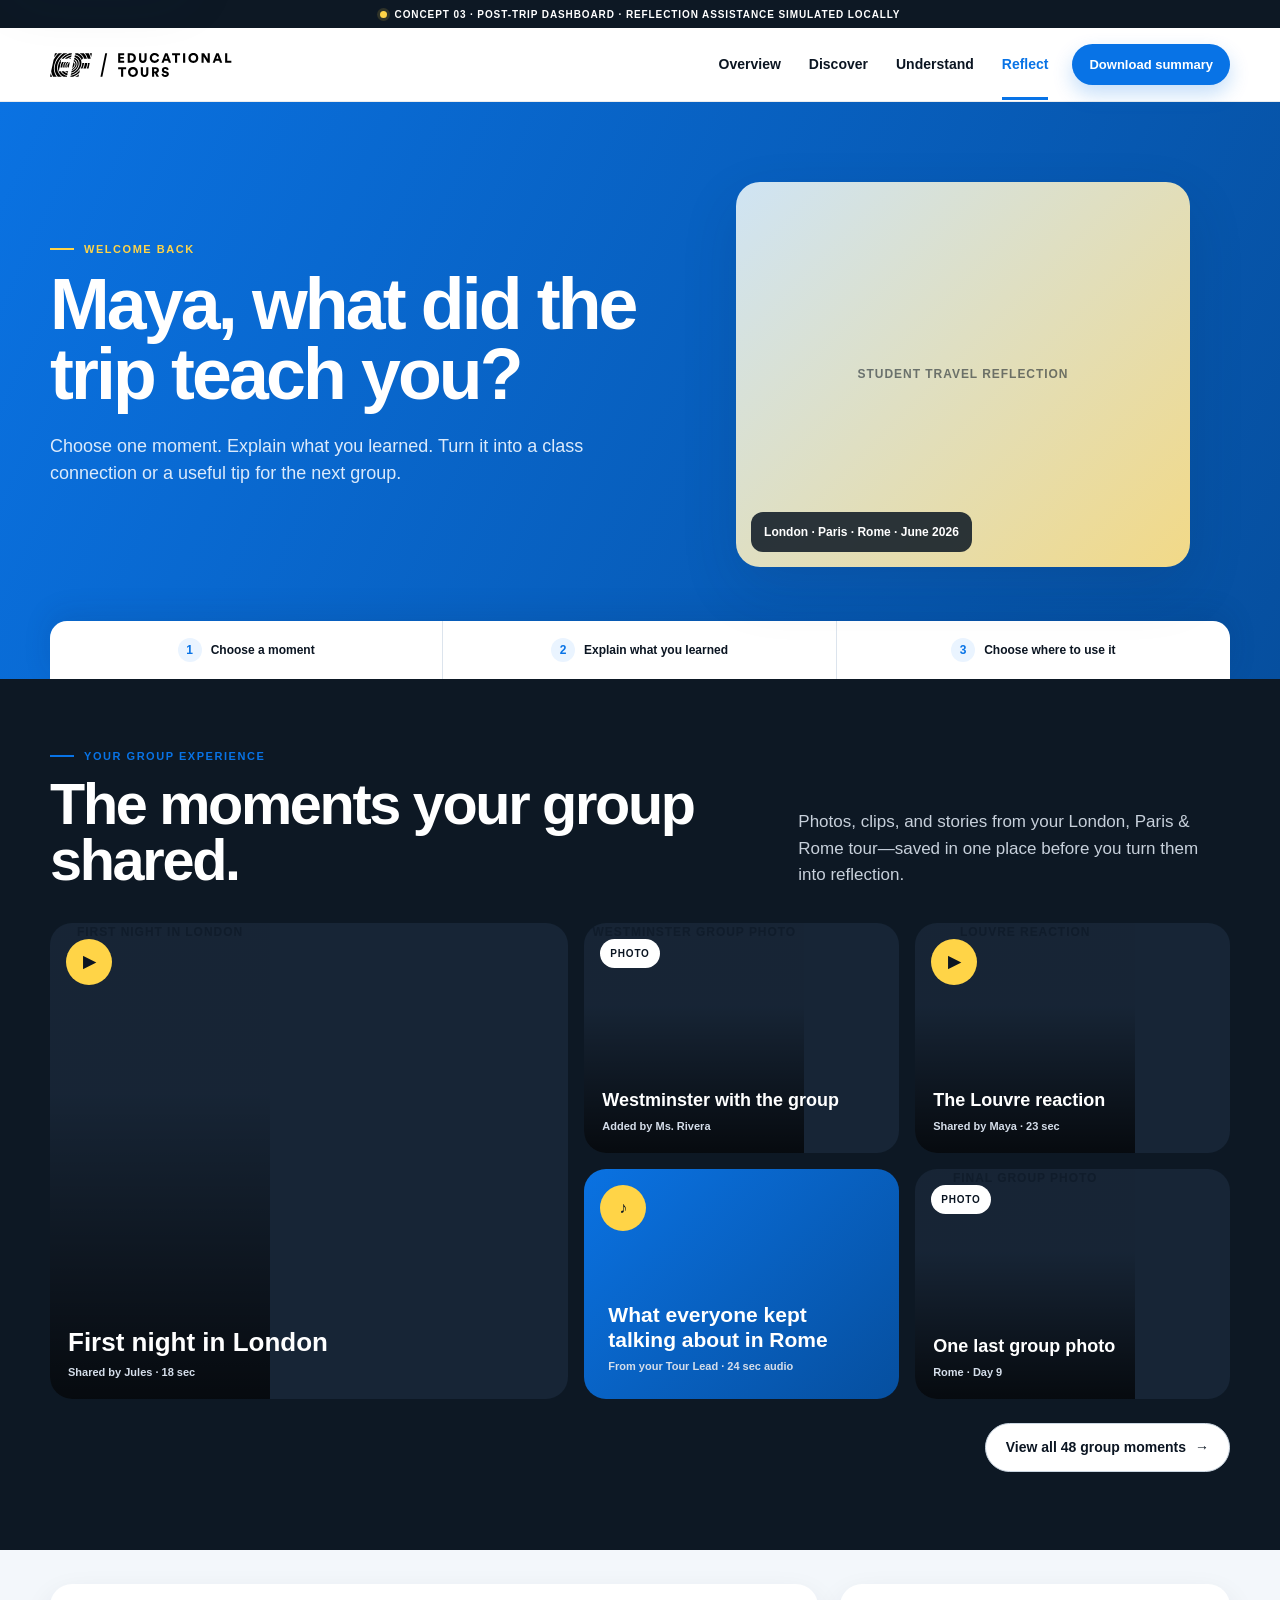
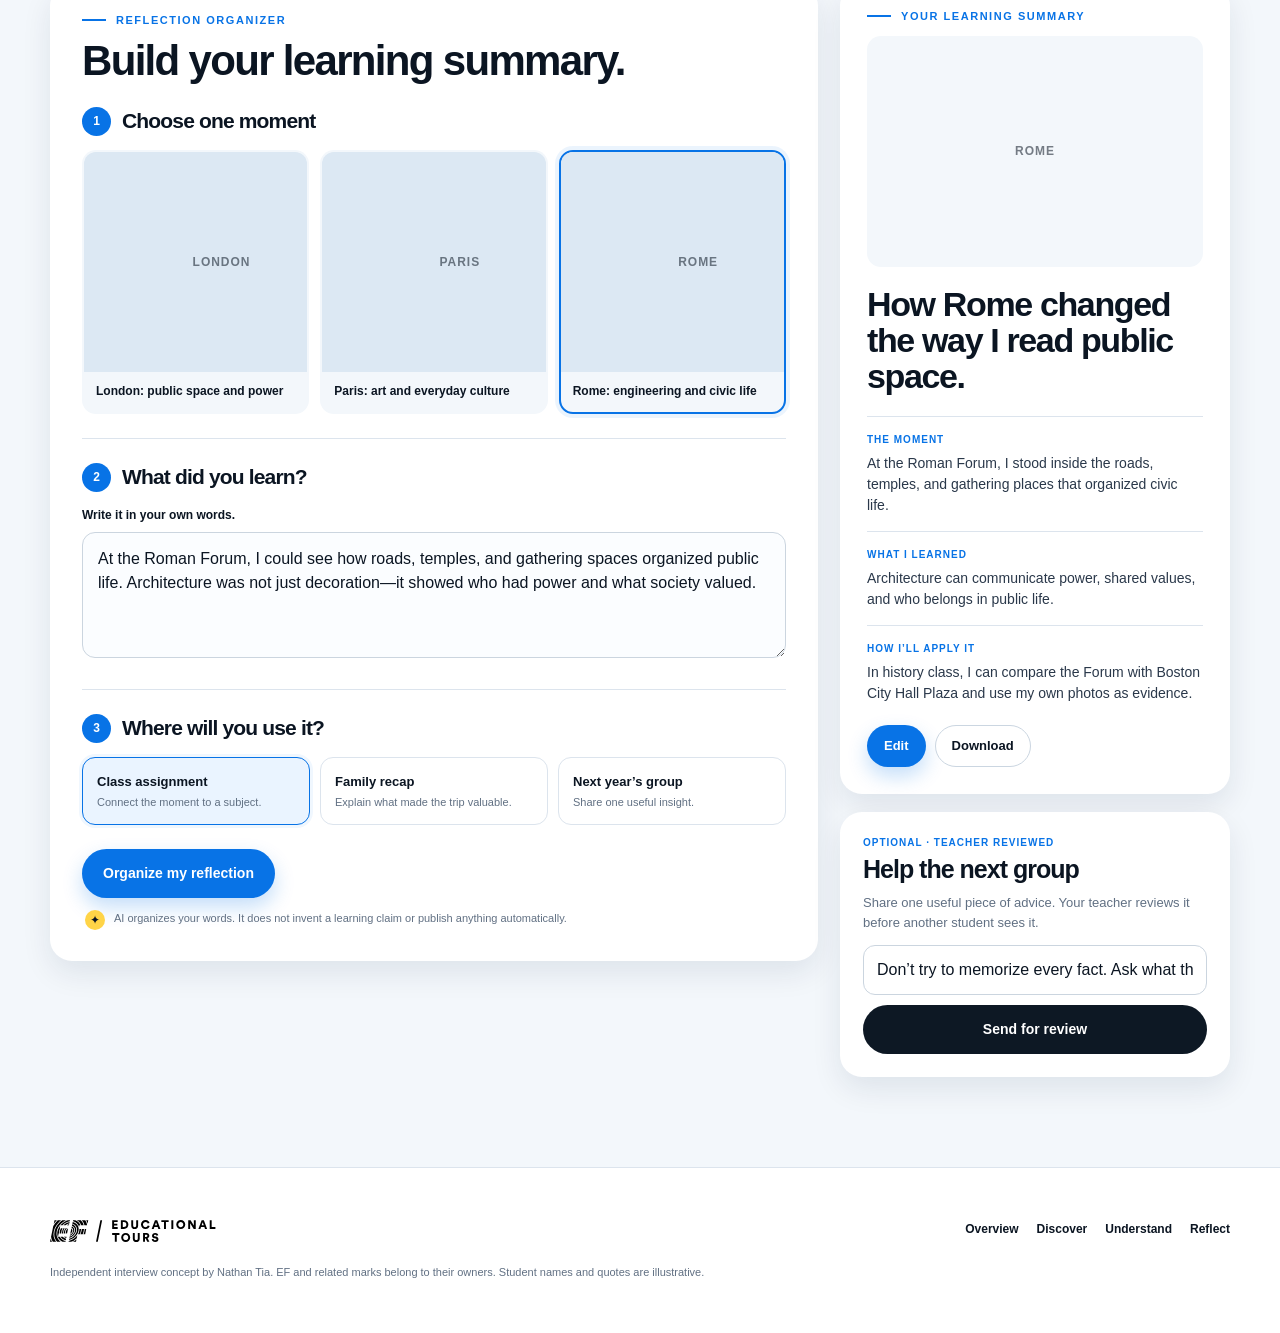
==== commit 63f236d0: "Add files via upload" ====
--- a/dashboard.html
+++ b/dashboard.html
@@ -31,8 +31,8 @@
       <div class="container">
         <div class="dashboard-hero-card">
           <div class="dashboard-hero-copy">
-            <p class="eyebrow">Welcome back, Maya</p>
-            <h1>What did the trip teach you?</h1>
+            <p class="eyebrow">Welcome Back</p>
+            <h1>Maya, what did the trip teach you?</h1>
             <p>Choose one moment. Explain what you learned. Turn it into a class connection or a useful tip for the next group.</p>
           </div>
           <figure class="dashboard-photo photo-shell" data-fallback="Student travel reflection">
@@ -44,6 +44,48 @@
           <div><b>1</b>Choose a moment</div>
           <div><b>2</b>Explain what you learned</div>
           <div><b>3</b>Choose where to use it</div>
+        </div>
+      </div>
+    </section>
+
+
+    <section class="group-experience-section" aria-labelledby="group-experience-title">
+      <div class="container">
+        <div class="group-experience-heading reveal">
+          <div>
+            <p class="eyebrow">Your group experience</p>
+            <h2 id="group-experience-title">The moments your group shared.</h2>
+          </div>
+          <p>Photos, clips, and stories from your London, Paris &amp; Rome tour—saved in one place before you turn them into reflection.</p>
+        </div>
+        <div class="group-experience-grid">
+          <button class="group-media-card group-media-card-featured photo-shell reveal" type="button" data-demo="The first-night-in-London group video would open here." data-fallback="First night in London">
+            <img loading="lazy" data-photo src="https://images.unsplash.com/photo-1513635269975-59663e0ac1ad?auto=format&amp;fit=crop&amp;w=1400&amp;q=82" alt="London skyline and Big Ben at dusk">
+            <span class="group-media-play">▶</span>
+            <span class="group-media-copy"><strong>First night in London</strong><small>Shared by Jules · 18 sec</small></span>
+          </button>
+          <button class="group-media-card photo-shell reveal" type="button" data-demo="The Westminster group photo would open here." data-fallback="Westminster group photo">
+            <img loading="lazy" data-photo src="https://a.storyblok.com/f/239725/1500x2100/b50e0739fd/01_gb_lon_gallery_activities_studentssightseeing.png/m/1371x1920/filters%3Aquality%2870%29" alt="Students exploring London with an EF staff member">
+            <span class="group-media-type">Photo</span>
+            <span class="group-media-copy"><strong>Westminster with the group</strong><small>Added by Ms. Rivera</small></span>
+          </button>
+          <button class="group-media-card photo-shell reveal" type="button" data-demo="The Louvre reaction clip would open here." data-fallback="Louvre reaction">
+            <img loading="lazy" data-photo src="https://a.storyblok.com/f/239725/1500x2000/f41bc5ca5e/04_fr_par_gallery_activities_studentssightseeingatarcdetriomphe.png" alt="Students exploring Paris with an EF staff member">
+            <span class="group-media-play">▶</span>
+            <span class="group-media-copy"><strong>The Louvre reaction</strong><small>Shared by Maya · 23 sec</small></span>
+          </button>
+          <button class="group-media-card group-media-card-audio reveal" type="button" data-demo="The Rome group audio story would play here.">
+            <span class="group-audio-icon">♪</span>
+            <span class="group-media-copy"><strong>What everyone kept talking about in Rome</strong><small>From your Tour Lead · 24 sec audio</small></span>
+          </button>
+          <button class="group-media-card photo-shell reveal" type="button" data-demo="The final group photo would open here." data-fallback="Final group photo">
+            <img loading="lazy" data-photo src="https://a-us.storyblok.com/f/1021279/1440x757/25f35d28a8/group-photo.png/m/1600x840/filters%3Aquality%2870%29" alt="Student group on an EF trip in Europe">
+            <span class="group-media-type">Photo</span>
+            <span class="group-media-copy"><strong>One last group photo</strong><small>Rome · Day 9</small></span>
+          </button>
+        </div>
+        <div class="group-experience-footer reveal">
+          <button class="btn btn-secondary" type="button" data-demo="A private gallery with all 48 shared group moments would open here.">View all 48 group moments <span aria-hidden="true">→</span></button>
         </div>
       </div>
     </section>
--- a/styles.css
+++ b/styles.css
@@ -433,3 +433,239 @@
 }
 
 .browse-action{display:flex;justify-content:center;margin-top:30px}
+
+/* Version 7 Discover refinements */
+.smart-search-hero .search-question{font-size:24px;line-height:1.15;letter-spacing:-.025em;margin-bottom:14px;color:var(--ink)}
+.trip-toolbar{display:grid;gap:22px;margin:0 0 28px;padding:0 0 24px;border-bottom:1px solid var(--line)}
+.trip-toolbar-left{display:flex;align-items:center;gap:14px;flex-wrap:wrap}
+.filter-icon-button,.filter-pill{border:1.5px solid var(--ink);background:#fff;color:var(--ink);height:48px;border-radius:999px;display:inline-flex;align-items:center;justify-content:center;gap:8px;font-weight:800;cursor:pointer;transition:.18s ease}
+.filter-icon-button{width:48px;font-size:19px}
+.filter-pill{padding:0 20px;font-size:14px}
+.filter-pill:hover,.filter-pill.is-active{background:var(--ink);color:#fff}
+.trip-toolbar-meta{display:flex;align-items:center;justify-content:space-between;gap:18px;color:var(--muted)}
+.tour-count{font-size:14px}
+.sort-control{display:flex;align-items:center;gap:10px;color:var(--ink);font-size:14px;font-weight:800}
+.sort-control select{appearance:none;border:0;background:transparent;color:var(--muted);padding:6px 30px 6px 4px;background-image:url("data:image/svg+xml,%3Csvg xmlns='http://www.w3.org/2000/svg' width='14' height='14' viewBox='0 0 24 24'%3E%3Cpath fill='none' stroke='%230b1522' stroke-width='2' d='m6 9 6 6 6-6'/%3E%3C/svg%3E");background-repeat:no-repeat;background-position:right center;cursor:pointer}
+.trip-card-rich .trip-card-copy{padding-bottom:22px}
+.trip-card-rich .why-box{margin-bottom:18px}
+.story-strip-heading h2{max-width:880px}
+.how-section{padding:94px 0 104px;background:#fff}
+.how-heading{text-align:center;max-width:900px;margin:0 auto 58px}
+.how-heading h2{font-size:64px;margin-bottom:18px}
+.how-heading p{font-size:18px;line-height:1.55;color:var(--ink-2);margin:0 auto;max-width:760px}
+.how-grid{display:grid;grid-template-columns:repeat(3,1fr);gap:42px}
+.how-card{text-align:center;padding:6px 24px 10px}
+.how-icon{width:96px;height:96px;margin:0 auto 22px;display:grid;place-items:center;color:var(--blue);font-size:56px;line-height:1}
+.how-step{display:block;color:var(--blue);font-size:10px;font-weight:900;letter-spacing:.12em;text-transform:uppercase;margin-bottom:10px}
+.how-card h3{font-size:25px;margin-bottom:14px;letter-spacing:-.03em}
+.how-card p{font-size:16px;line-height:1.55;color:var(--ink-2);margin:0 auto 22px;max-width:360px}
+.how-link{display:inline-flex;align-items:center;gap:8px;font-size:14px;font-weight:900;color:var(--blue)}
+.how-card-pitch{position:relative}
+.how-card-pitch::before{content:'';position:absolute;left:-21px;top:10px;bottom:10px;width:1px;background:var(--line)}
+@media(max-width:820px){
+  .trip-toolbar-meta{align-items:flex-start;flex-direction:column}.how-grid{grid-template-columns:1fr;gap:46px}.how-card-pitch::before{display:none}.how-heading h2{font-size:48px}
+}
+@media(max-width:560px){
+  .smart-search-hero .search-question{font-size:21px}.filter-pills{display:flex;gap:8px;overflow-x:auto;width:100%;padding-bottom:3px}.filter-pill{flex:0 0 auto}.trip-toolbar-meta{gap:10px}.how-section{padding:72px 0}.how-heading{margin-bottom:42px}
+}
+
+/* Pitch packet prototype */
+.pitch-hero{padding:68px 0 76px;background:linear-gradient(125deg,#edf7ff 0%,#f8fbff 62%,#fff2b8 100%)}
+.pitch-hero-grid{display:grid;grid-template-columns:1fr .82fr;gap:64px;align-items:center}
+.pitch-hero h1{font-size:clamp(48px,5.8vw,78px);max-width:760px}
+.pitch-hero-photo{margin:0;aspect-ratio:1.25/1;border-radius:26px;box-shadow:var(--shadow)}
+.pitch-builder-section{padding:82px 0 100px;background:var(--wash)}
+.pitch-layout{display:grid;grid-template-columns:minmax(0,1fr) 440px;gap:34px;align-items:start}
+.pitch-builder,.packet-preview{background:#fff;border-radius:24px;box-shadow:var(--shadow-sm)}
+.pitch-builder{padding:34px}
+.pitch-builder h2{font-size:44px;margin-bottom:30px}
+.pitch-step{display:grid;grid-template-columns:34px 1fr;gap:14px;padding:22px 0;border-top:1px solid var(--line)}
+.pitch-step-number{display:grid;place-items:center;width:30px;height:30px;border-radius:50%;background:var(--blue);color:#fff;font-size:12px;font-weight:900}
+.pitch-step h3{font-size:20px;margin:4px 0 14px}
+.choice-row{display:flex;gap:9px;flex-wrap:wrap}
+.choice-pill{border:1px solid #cbd6e1;background:#fff;border-radius:999px;padding:10px 15px;font-weight:800;cursor:pointer}
+.choice-pill.is-selected{background:var(--blue-soft);border-color:var(--blue);color:var(--blue)}
+.check-grid{display:grid;grid-template-columns:1fr 1fr;gap:10px}
+.check-grid label{display:flex;align-items:center;gap:8px;border:1px solid var(--line);border-radius:12px;padding:11px 12px;font-size:13px;font-weight:700}
+.pitch-builder>.btn{margin-top:22px}
+.packet-preview{padding:26px;position:sticky;top:20px}
+.packet-topline{display:flex;justify-content:space-between;align-items:center;gap:18px;padding-bottom:16px;border-bottom:1px solid var(--line);font-size:12px;font-weight:900}
+.packet-logo{height:19px;width:auto}
+.packet-tags{display:flex;gap:7px;flex-wrap:wrap;margin:16px 0}
+.packet-tags span{background:var(--blue-soft);color:var(--blue);border-radius:999px;padding:6px 9px;font-size:10px;font-weight:900}
+.packet-preview h2{font-size:34px;line-height:1.04;margin-bottom:18px}
+.packet-photo{height:190px;border-radius:16px;margin:0 0 18px}
+.packet-photo img{height:100%;object-fit:cover}
+.packet-block{padding:15px 0;border-top:1px solid var(--line)}
+.packet-block>span{display:block;color:var(--blue);font-size:10px;font-weight:900;letter-spacing:.1em;text-transform:uppercase;margin-bottom:5px}
+.packet-block p{margin:0;font-size:14px;line-height:1.48;color:var(--ink-2)}
+.packet-ask{background:var(--cream);margin:7px -10px 17px;padding:15px 10px;border-radius:12px;border-top:0}
+@media(max-width:900px){.pitch-hero-grid,.pitch-layout{grid-template-columns:1fr}.packet-preview{position:static}.pitch-hero-photo{aspect-ratio:1.7/1}}
+@media(max-width:560px){.pitch-hero{padding:44px 0 54px}.pitch-builder-section{padding:50px 0 74px}.pitch-builder,.packet-preview{padding:22px}.check-grid{grid-template-columns:1fr}.packet-preview h2{font-size:30px}}
+
+
+/* Version 8 Discover refinements */
+.explore-hero{padding:64px 0 70px;min-height:560px;display:flex;align-items:center;background:radial-gradient(circle at 89% 75%,rgba(255,220,86,.44),transparent 26%),linear-gradient(118deg,#eaf5ff 0%,#f8fbff 64%,#fff8d9 100%)}
+.explore-hero-grid.is-search-right{grid-template-columns:.93fr 1.07fr;gap:74px;align-items:center}
+.explore-copy h1{max-width:610px;line-height:.96}
+.explore-copy .lede{max-width:610px}
+.search-panel-conversation{position:relative}
+.search-panel-conversation::before{content:'';position:absolute;inset:22px -18px -22px 22px;border-radius:34px;background:rgba(255,212,71,.34);filter:blur(0);z-index:0}
+.smart-search-hero{position:relative;z-index:1;padding:30px;border:1px solid rgba(11,21,34,.08);border-radius:30px;background:rgba(255,255,255,.94);box-shadow:0 28px 70px rgba(16,38,68,.16);backdrop-filter:blur(8px)}
+.search-conversation-head{display:grid;grid-template-columns:38px 1fr;gap:13px;align-items:start;margin-bottom:18px}
+.search-orbit{display:grid;place-items:center;width:38px;height:38px;border-radius:50%;background:var(--yellow);font-size:17px}
+.search-context{display:block;color:var(--blue);font-size:10px;font-weight:900;text-transform:uppercase;letter-spacing:.11em;margin-bottom:5px}
+.smart-search-hero .search-question{display:block;font-size:25px;line-height:1.12;margin:0;max-width:500px}
+.search-message{background:var(--wash);border-radius:20px;padding:5px}
+.smart-search-hero textarea{min-height:124px;border:0;background:transparent;border-radius:16px;padding:16px 17px;font-size:16px;box-shadow:none}
+.smart-search-hero textarea:focus{outline:none;border:0;box-shadow:0 0 0 3px rgba(8,115,230,.12)}
+.prompt-chips{margin:14px 0 18px;gap:8px}
+.prompt-chips button{background:#fff;border:1px solid #cbd6e1;border-radius:999px;padding:8px 11px;color:var(--blue);text-decoration:none;box-shadow:0 4px 10px rgba(16,38,68,.04)}
+.search-action-row{display:flex;align-items:center;justify-content:space-between;gap:18px}
+.search-action-row .ai-inline-note{margin:0;max-width:310px}
+.search-action-row .btn{flex:0 0 auto;padding-inline:24px}
+.results-heading-audience{grid-template-columns:1fr;max-width:820px;margin-bottom:30px}
+.trip-toolbar{gap:18px}
+.trip-toolbar-controls{display:flex;align-items:center;justify-content:space-between;gap:22px}
+.trip-toolbar-left{flex-wrap:nowrap}
+.audience-switcher-inline{display:flex;align-items:center;gap:10px;padding:0;justify-items:unset}
+.audience-label{font-size:11px;font-weight:900;color:var(--muted);text-transform:uppercase;letter-spacing:.1em;white-space:nowrap}
+.audience-switcher-inline .audience-tabs{padding:4px}
+.audience-switcher-inline .audience-tab{padding:9px 15px}
+.story-strip-heading{grid-template-columns:1fr .58fr;column-gap:90px}
+.story-strip-heading h2{max-width:760px;font-size:66px}
+.how-section{padding:100px 0 110px}
+.how-heading{max-width:1060px;margin-bottom:58px}
+.how-heading h2{font-size:64px}
+.how-heading p{max-width:980px;font-size:18px;line-height:1.6}
+.how-grid-ef{gap:70px;align-items:start}
+.how-grid-ef .how-card{padding:0 8px;text-align:center}
+.how-illustration{width:150px;height:130px;margin:0 auto 22px;color:var(--blue)}
+.how-illustration svg{width:100%;height:100%}
+.how-grid-ef .how-card h3{font-size:23px;margin-bottom:18px}
+.how-grid-ef .how-card p{font-size:17px;line-height:1.55;max-width:420px;margin:0 auto 18px}
+.how-grid-ef .how-card-pitch::before{display:none}
+.how-grid-ef .how-link{margin-top:2px}
+@media(max-width:1060px){
+  .explore-hero-grid.is-search-right{gap:42px}.smart-search-hero{padding:24px}.trip-toolbar-controls{align-items:flex-start;flex-direction:column}.audience-switcher-inline{align-self:flex-start}.story-strip-heading{column-gap:40px}.story-strip-heading h2{font-size:56px}.how-grid-ef{gap:36px}
+}
+@media(max-width:820px){
+  .explore-hero{min-height:0}.explore-hero-grid.is-search-right{grid-template-columns:1fr}.search-panel-conversation::before{inset:18px -8px -18px 16px}.trip-toolbar-left{flex-wrap:wrap}.trip-toolbar-controls{gap:14px}.story-strip-heading{grid-template-columns:1fr;gap:18px}.story-strip-heading h2{font-size:46px}.how-grid-ef{grid-template-columns:1fr;gap:54px}.how-illustration{width:170px;height:145px}
+}
+@media(max-width:560px){
+  .search-action-row{align-items:stretch;flex-direction:column}.search-action-row .btn{width:100%}.search-conversation-head{grid-template-columns:1fr}.search-orbit{display:none}.smart-search-hero .search-question{font-size:22px}.audience-switcher-inline{width:100%;flex-direction:column;align-items:flex-start}.audience-switcher-inline .audience-tabs{width:100%}.story-strip-heading h2{font-size:40px}
+}
+
+
+/* Version 9 Discover refinements */
+.results-section>.container{max-width:1180px}
+.trip-toolbar,.trip-grid-cards{width:100%;max-width:1180px;margin-left:auto;margin-right:auto}
+.how-illustration img{width:100%;height:100%;object-fit:contain;display:block}
+.how-grid-ef .how-link{display:inline-flex;margin-top:4px}
+@media(min-width:821px){
+  .trip-toolbar-controls{display:grid;grid-template-columns:auto 1fr auto;align-items:center}
+  .trip-toolbar-left{grid-column:1}
+  .audience-switcher-inline{grid-column:3}
+}
+
+
+/* Version 10 · day-by-day itinerary */
+.itinerary-section{background:#fff;padding-top:96px}
+.itinerary-intro{margin-bottom:54px}
+.itinerary-layout{display:grid;grid-template-columns:minmax(0,1fr) 330px;gap:56px;align-items:start}
+.itinerary-days{display:grid;gap:28px;min-width:0}
+.day-card{border:1px solid var(--line);border-radius:26px;padding:30px;background:#fff;box-shadow:var(--shadow-sm);scroll-margin-top:28px}
+.day-heading{display:flex;justify-content:space-between;gap:24px;align-items:flex-start;margin-bottom:18px}
+.day-kicker{display:block;color:var(--blue);font-size:11px;font-weight:900;letter-spacing:.12em;text-transform:uppercase;margin-bottom:8px}
+.day-heading h3{font-size:36px;line-height:1.04;max-width:680px;margin:0}
+.day-time{flex:0 0 auto;border-radius:999px;background:var(--blue-soft);color:var(--blue-dark);font-size:10px;font-weight:900;text-transform:uppercase;letter-spacing:.08em;padding:8px 10px}
+.day-image{margin:0 0 22px;border-radius:20px;aspect-ratio:1.85/1;overflow:hidden;background:var(--wash)}
+.day-image img{height:100%;object-fit:cover}
+.day-summary{font-size:16px;line-height:1.6;color:var(--ink-2);max-width:760px;margin:0 0 20px}
+.day-tabs{border-top:1px solid var(--line);padding-top:18px}
+.day-tab-list{display:flex;gap:8px;flex-wrap:wrap;margin-bottom:16px}
+.day-tab{border:0;background:transparent;color:var(--muted);border-radius:999px;padding:9px 13px;font-size:12px;font-weight:900;cursor:pointer}
+.day-tab.is-active{background:var(--navy);color:#fff}
+.day-tab-panel{display:none;background:var(--wash);border-radius:16px;padding:18px 19px}
+.day-tab-panel.is-active{display:block}
+.day-tab-panel p{font-size:14px;line-height:1.55;color:var(--ink-2);margin:0}
+.skill-line{display:flex;gap:8px;align-items:center;flex-wrap:wrap;margin-top:13px}
+.skill-line span{font-size:10px;font-weight:900;text-transform:uppercase;letter-spacing:.08em;color:var(--blue)}
+.skill-line b{font-size:11px;background:#fff;border:1px solid var(--line);border-radius:999px;padding:6px 8px}
+.class-line{margin-top:12px;font-size:11px;font-weight:900;color:var(--blue)}
+.context-audio{margin-top:16px;width:100%;display:grid;grid-template-columns:36px 1fr auto;gap:11px;align-items:center;text-align:left;border:1px solid var(--line);background:#fff;border-radius:15px;padding:12px 14px;cursor:pointer}
+.context-audio>span{display:grid;place-items:center;width:34px;height:34px;border-radius:50%;background:var(--yellow);font-size:12px}
+.context-audio strong{font-size:12px;line-height:1.35}.context-audio small{font-size:10px;color:var(--muted)}
+.return-card{background:linear-gradient(135deg,var(--blue-soft),#fff6cf);border-radius:20px;padding:28px;margin-bottom:20px}.return-icon{display:grid;place-items:center;width:42px;height:42px;border-radius:50%;background:var(--blue);color:#fff;font-size:22px;margin-bottom:16px}.return-card h4{font-size:26px;letter-spacing:-.03em;margin:0 0 8px}.return-card p{margin:0;color:var(--ink-2);font-size:14px;line-height:1.55}
+.itinerary-rail{position:sticky;top:18px}
+.rail-card{border:1px solid var(--line);border-radius:24px;padding:25px 24px;background:#fff;box-shadow:var(--shadow-sm)}
+.rail-eyebrow{margin:0 0 7px;color:var(--blue);font-size:10px;font-weight:900;letter-spacing:.11em;text-transform:uppercase}
+.rail-card h3{font-size:29px;line-height:1.05;margin-bottom:6px}.rail-meta{color:var(--muted);font-size:12px;margin-bottom:22px}
+.rail-route{display:grid;margin-bottom:22px}
+.rail-stop{display:grid;grid-template-columns:18px 1fr;gap:10px;position:relative;padding:5px 0 18px;color:var(--muted)}
+.rail-stop:not(:last-child)::after{content:'';position:absolute;left:6px;top:17px;bottom:-3px;width:1px;background:var(--line)}
+.rail-dot{width:13px;height:13px;border-radius:50%;border:2px solid #aab6c3;background:#fff;margin-top:2px;position:relative;z-index:1}
+.rail-stop b{display:block;color:var(--ink);font-size:13px;margin-bottom:2px}.rail-stop small{display:block;font-size:10px;line-height:1.4}
+.rail-stop.is-active{color:var(--blue)}.rail-stop.is-active .rail-dot{border-color:var(--blue);background:var(--blue);box-shadow:0 0 0 4px rgba(8,115,230,.12)}.rail-stop.is-active b{color:var(--blue)}
+.rail-practice{border-top:1px solid var(--line);padding-top:18px;margin-bottom:18px}.rail-practice>span{display:block;font-size:10px;color:var(--blue);font-weight:900;text-transform:uppercase;letter-spacing:.1em;margin-bottom:10px}.rail-practice>div{display:flex;gap:6px;flex-wrap:wrap}.rail-practice b{font-size:10px;background:var(--wash);border-radius:999px;padding:6px 8px}
+@media(max-width:1060px){.itinerary-layout{grid-template-columns:minmax(0,1fr) 290px;gap:32px}.day-card{padding:25px}.day-heading h3{font-size:32px}}
+@media(max-width:820px){.itinerary-layout{grid-template-columns:1fr}.itinerary-rail{position:static;grid-row:1}.rail-card{display:grid;grid-template-columns:1fr auto;gap:16px 22px;align-items:start}.rail-route{grid-column:1/-1;grid-template-columns:repeat(4,1fr);gap:10px;margin:0}.rail-stop{grid-template-columns:1fr;padding:10px;background:var(--wash);border-radius:12px}.rail-stop:not(:last-child)::after{display:none}.rail-dot{display:none}.rail-practice{grid-column:1/-1;margin:0}.rail-card>.btn{grid-column:1/-1}.day-image{aspect-ratio:1.55/1}}
+@media(max-width:560px){.itinerary-section{padding-top:72px}.itinerary-intro{margin-bottom:34px}.day-card{padding:20px;border-radius:20px}.day-heading{display:block}.day-time{display:inline-flex;margin-top:12px}.day-heading h3{font-size:29px}.day-image{aspect-ratio:1.25/1}.day-tab-list{overflow-x:auto;flex-wrap:nowrap}.day-tab{flex:0 0 auto}.context-audio{grid-template-columns:34px 1fr}.context-audio small{grid-column:2}.rail-card{display:block}.rail-route{display:grid;grid-template-columns:1fr 1fr}.rail-practice{margin:18px 0}.rail-card>.btn{width:100%}}
+
+
+/* Version 11 — Trip detail navigation, moments map, and planning */
+.trip-subnav{position:sticky;top:0;z-index:45;background:#fff;border-bottom:1px solid var(--line);box-shadow:0 4px 14px rgba(16,38,68,.04)}
+.trip-subnav-inner{min-height:64px;display:flex;align-items:center;justify-content:space-between;gap:24px}
+.trip-subnav-links{display:flex;align-items:center;gap:30px;overflow-x:auto;scrollbar-width:none}
+.trip-subnav-links::-webkit-scrollbar{display:none}.trip-subnav-links a{font-size:14px;font-weight:800;color:var(--blue);padding:21px 0 18px;border-bottom:3px solid transparent;white-space:nowrap}.trip-subnav-links a.is-active{color:var(--ink);border-color:var(--blue)}
+.trip-subnav-cta{flex:0 0 auto}.trip-moments-section{background:#f7fafc}.trip-map-shell{display:grid;grid-template-columns:minmax(0,1.3fr) 360px;gap:20px;align-items:stretch}.trip-map{position:relative;min-height:520px;border-radius:28px;overflow:hidden;border:1px solid var(--line);box-shadow:var(--shadow-sm)}.trip-map-art{width:100%;height:100%;display:block}.map-dot{position:absolute;transform:translate(-50%,-50%);width:48px;height:48px;border:4px solid #fff;border-radius:50%;background:var(--blue);color:#fff;box-shadow:0 10px 24px rgba(8,115,230,.3);display:grid;place-items:center;font-weight:900;cursor:pointer}.map-dot.is-active{background:var(--yellow);color:var(--ink);box-shadow:0 0 0 5px rgba(255,212,71,.25),0 12px 26px rgba(16,38,68,.18)}
+.map-story-card{background:#fff;border:1px solid var(--line);border-radius:28px;overflow:hidden;box-shadow:var(--shadow-sm);display:flex;flex-direction:column}.map-story-media{aspect-ratio:1.2/1;background:var(--wash)}.map-story-media img{height:100%;object-fit:cover}.map-story-copy{padding:24px}.map-story-copy h3{font-size:30px;line-height:1.04}.map-story-copy>p:not(.eyebrow){color:var(--ink-2);font-size:15px}.price-section{background:#f5f2ed}.price-heading{text-align:center;max-width:720px;margin:0 auto 36px}.price-heading .eyebrow{justify-content:center}.price-heading .eyebrow::before{display:none}.price-heading>p:not(.eyebrow){color:var(--muted);font-size:17px}.price-calculator{max-width:790px;margin:0 auto;border:1px solid #9ba4ae;border-radius:22px;background:#fff;overflow:hidden}.price-fields{display:grid;grid-template-columns:1fr 1fr;gap:22px;padding:26px}.price-fields label{border:1px solid #b8c0c8;border-radius:10px;padding:10px 14px;font-size:12px;color:var(--muted)}.price-fields input{width:100%;border:0;outline:0;font-size:17px;font-weight:700;color:var(--ink);padding:3px 0;background:transparent}.price-main{text-align:center;padding:20px 24px 34px}.price-main strong{display:block;font-size:70px;letter-spacing:-.04em;line-height:1}.price-main strong span{font-size:28px;vertical-align:top}.price-details-link{margin-top:16px;border:0;background:transparent;color:var(--blue);font-weight:900;cursor:pointer}.price-cta{border-top:1px solid var(--line);padding:28px;text-align:center}.price-cta small{display:block;margin-top:18px;color:var(--muted)}.price-support-grid{display:grid;grid-template-columns:repeat(3,1fr);gap:18px;margin-top:34px}.price-support-card{display:grid;grid-template-columns:38px 1fr auto;gap:14px;align-items:center;text-align:left;background:#fff;border:0;border-radius:18px;padding:22px;box-shadow:var(--shadow-sm);cursor:pointer}.price-support-card .support-icon{display:grid;place-items:center;width:34px;height:34px;border:2px solid var(--ink);border-radius:8px;font-weight:900}.price-support-card strong{display:block;font-size:15px;margin-bottom:4px}.price-support-card small{display:block;color:var(--muted);font-size:12px;line-height:1.4}.price-support-card b{font-size:24px}.faq-section{background:#fff}.faq-layout{display:grid;grid-template-columns:.75fr 1.25fr;gap:72px;align-items:start}.faq-list details{border-top:1px solid var(--line);padding:20px 0}.faq-list details:last-child{border-bottom:1px solid var(--line)}.faq-list summary{font-size:18px;font-weight:900;cursor:pointer}.faq-list p{color:var(--muted);max-width:680px;margin:12px 0 0}.rail-card>.btn[href="#price"]{margin-top:4px}
+@media(max-width:900px){.trip-subnav-inner{gap:12px}.trip-subnav-links{gap:20px}.trip-map-shell{grid-template-columns:1fr}.trip-map{min-height:430px}.map-story-card{display:grid;grid-template-columns:260px 1fr}.map-story-media{aspect-ratio:auto}.price-support-grid{grid-template-columns:1fr}.faq-layout{grid-template-columns:1fr;gap:28px}}
+@media(max-width:560px){.trip-subnav-inner{min-height:58px}.trip-subnav-links{gap:18px}.trip-subnav-links a{font-size:12px;padding:19px 0 15px}.trip-subnav-cta{padding:9px 13px;font-size:12px}.trip-map{min-height:360px}.map-story-card{display:block}.price-fields{grid-template-columns:1fr}.price-main strong{font-size:56px}.price-calculator{border-radius:18px}.price-support-card{padding:18px}}
+
+
+/* Version 12 · Understand refinements */
+/* Secondary nav now follows the hero and becomes sticky only after it reaches the viewport. */
+.trip-subnav{top:0}
+.itinerary-rail{top:96px}
+.real-map{background:#e9eef2}
+.real-map-image{position:absolute;inset:0;width:100%;height:100%;object-fit:cover;filter:grayscale(1) saturate(.2) contrast(.82) brightness(1.18);transform:scale(1.08)}
+.map-tint{position:absolute;inset:0;background:linear-gradient(135deg,rgba(240,247,252,.58),rgba(255,255,255,.35));pointer-events:none}
+.trip-map-route{position:absolute;inset:0;width:100%;height:100%;z-index:2}
+.map-city-label{position:absolute;z-index:4;transform:translate(-50%,-50%);background:rgba(255,255,255,.88);border:1px solid rgba(11,21,34,.12);border-radius:999px;padding:6px 10px;font-size:12px;font-weight:900;box-shadow:0 4px 14px rgba(16,38,68,.08)}
+.real-map .map-dot{z-index:5}
+.map-attribution{position:absolute;z-index:4;left:12px;bottom:10px;background:rgba(255,255,255,.86);border-radius:6px;padding:4px 6px;font-size:8px;color:#4d5967}
+.price-support-card .support-icon{border:0;border-radius:0;width:36px;height:36px;color:var(--ink)}
+.price-support-card .support-icon svg{width:30px;height:30px;fill:none;stroke:currentColor;stroke-width:1.8;stroke-linecap:round;stroke-linejoin:round}
+.faq-intro>p:not(.eyebrow){color:var(--muted);font-size:15px;line-height:1.55;max-width:360px;margin:0 0 22px}
+.faq-intro .btn{margin-top:2px}
+@media(max-width:900px){.itinerary-rail{top:90px}}
+@media(max-width:560px){.itinerary-rail{top:auto}.map-attribution{font-size:7px}}
+
+
+/* Version 13 · Student dashboard group experience */
+.group-experience-section{padding:72px 0 78px;background:var(--navy);color:#fff}
+.group-experience-heading{display:grid;grid-template-columns:1.1fr .7fr;gap:70px;align-items:end;margin-bottom:34px}
+.group-experience-heading h2{font-size:clamp(40px,4.5vw,62px);margin:0;max-width:760px}
+.group-experience-heading>p{margin:0;color:#c7d0db;font-size:17px;line-height:1.55;max-width:470px}
+.group-experience-grid{display:grid;grid-template-columns:1.35fr .82fr .82fr;grid-template-rows:230px 230px;gap:16px}
+.group-media-card{position:relative;display:block;width:100%;height:100%;border:0;border-radius:22px;overflow:hidden;padding:0;text-align:left;cursor:pointer;background:#172536;color:#fff;box-shadow:none}
+.group-media-card img{width:100%;height:100%;object-fit:cover;transition:transform .35s ease}
+.group-media-card:hover img{transform:scale(1.025)}
+.group-media-card::after{content:'';position:absolute;inset:0;background:linear-gradient(180deg,rgba(0,0,0,.02) 36%,rgba(0,0,0,.72) 100%);pointer-events:none}
+.group-media-card-featured{grid-row:1 / span 2}
+.group-media-play,.group-media-type,.group-audio-icon{position:absolute;z-index:2;left:16px;top:16px}
+.group-media-play,.group-audio-icon{display:grid;place-items:center;width:46px;height:46px;border-radius:50%;background:var(--yellow);color:var(--ink);font-size:16px;font-weight:900}
+.group-media-type{background:#fff;color:var(--ink);padding:7px 10px;border-radius:999px;font-size:10px;font-weight:900;text-transform:uppercase;letter-spacing:.08em}
+.group-media-copy{position:absolute;z-index:2;left:18px;right:18px;bottom:18px}
+.group-media-copy strong{display:block;font-size:18px;line-height:1.2;margin-bottom:6px}
+.group-media-copy small{display:block;color:#d5deea;font-size:11px;font-weight:800}
+.group-media-card-featured .group-media-copy strong{font-size:26px;max-width:480px}
+.group-media-card-audio{background:linear-gradient(135deg,#0a72e2,#064f9f);padding:24px}
+.group-media-card-audio::after{display:none}
+.group-media-card-audio .group-media-copy{left:24px;right:24px;bottom:24px}
+.group-media-card-audio .group-media-copy strong{font-size:21px;max-width:320px}
+.group-experience-footer{display:flex;justify-content:flex-end;margin-top:24px}
+.group-experience-footer .btn-secondary{background:#fff}
+@media(max-width:900px){.group-experience-heading{grid-template-columns:1fr;gap:16px}.group-experience-grid{grid-template-columns:1fr 1fr;grid-template-rows:260px 220px 220px}.group-media-card-featured{grid-column:1/-1;grid-row:auto}.group-media-card-audio{grid-column:1/-1}.group-experience-footer{justify-content:flex-start}}
+@media(max-width:560px){.group-experience-section{padding:58px 0 64px}.group-experience-grid{grid-template-columns:1fr;grid-template-rows:none}.group-media-card{height:240px}.group-media-card-featured{height:300px}.group-media-card-audio{height:220px}.group-experience-footer .btn{width:100%}}
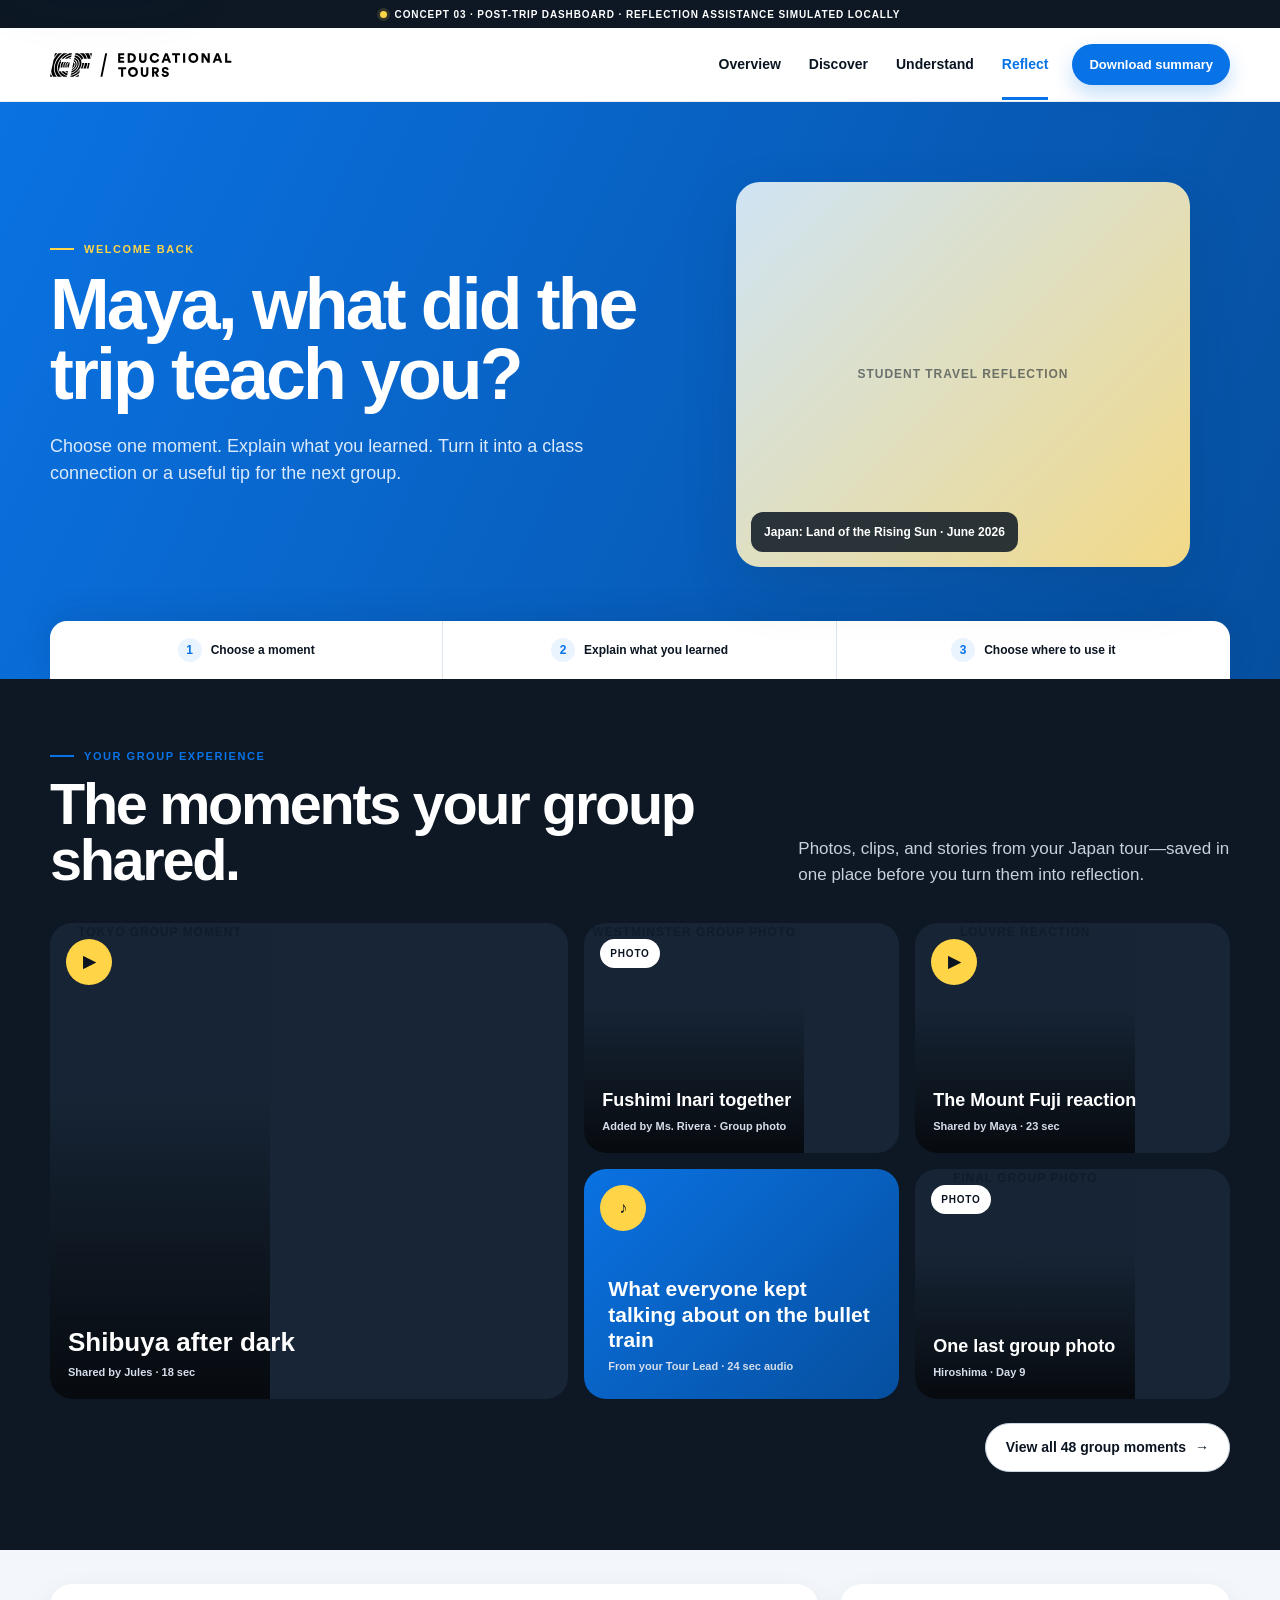
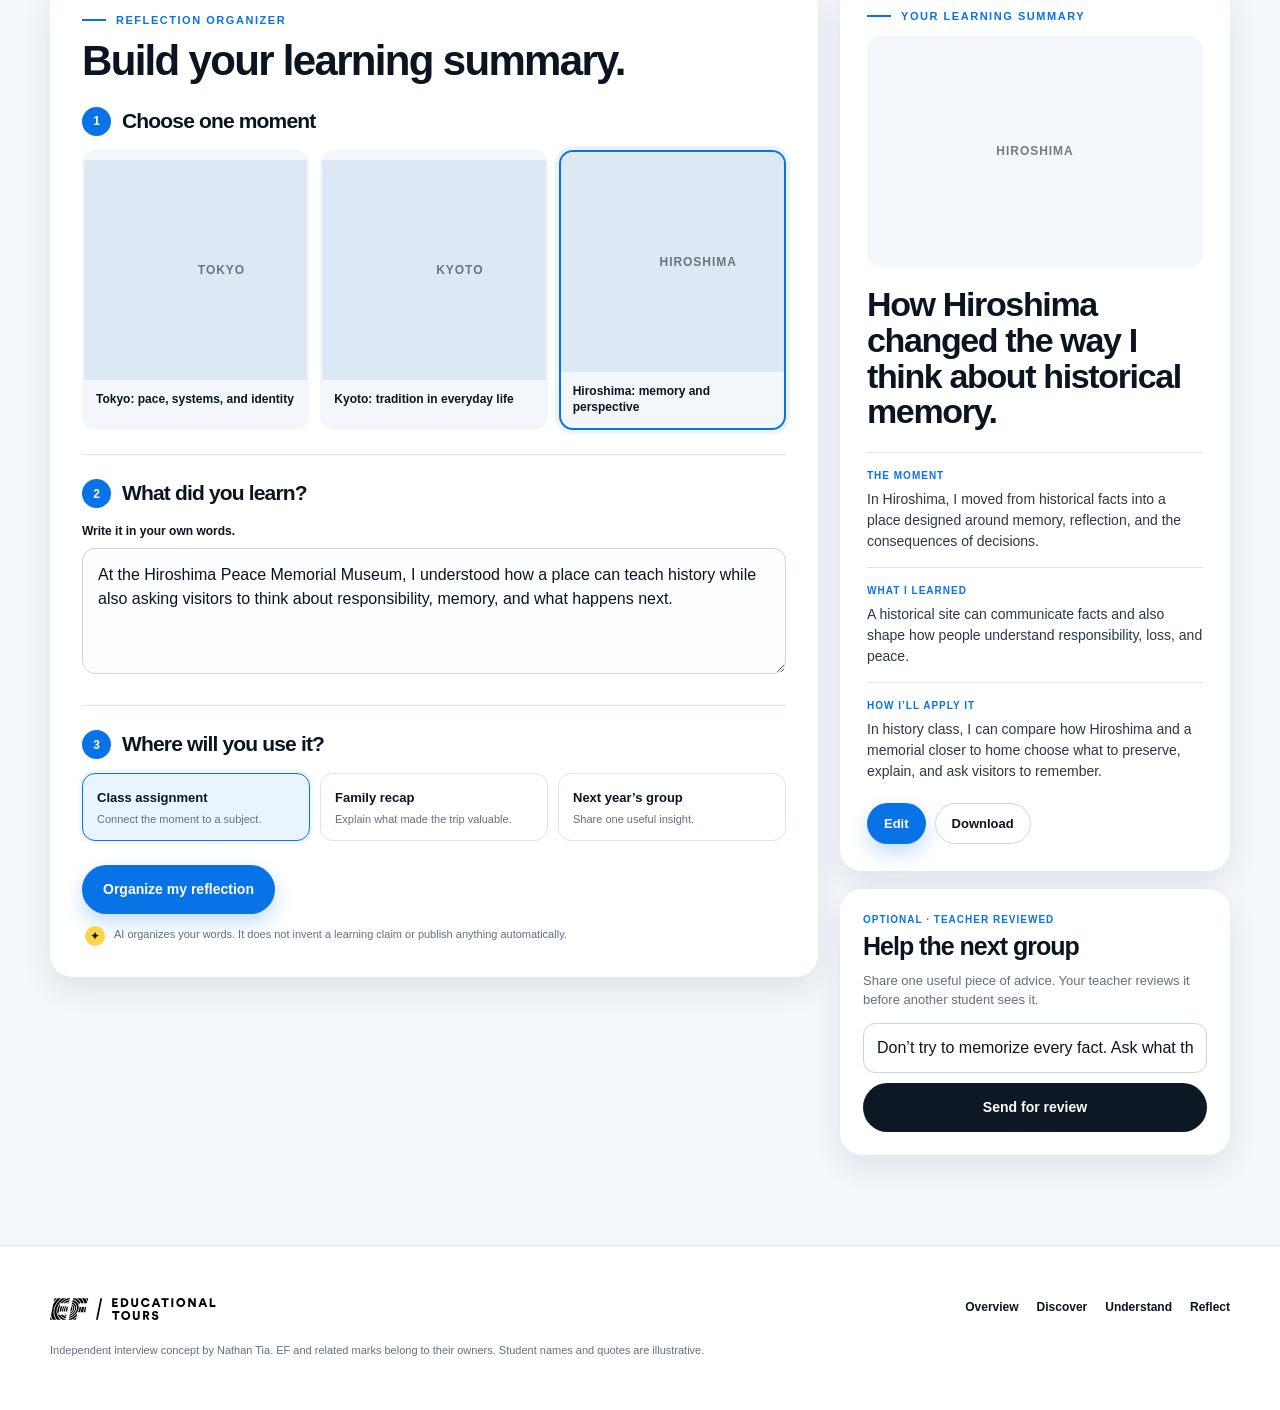
==== commit 03eb3ac6: "Add files via upload" ====
--- a/dashboard.html
+++ b/dashboard.html
@@ -1,176 +1,166 @@
-<!doctype html>
+<!DOCTYPE html>
+
 <html lang="en">
 <head>
-  <meta charset="utf-8">
-  <meta name="viewport" content="width=device-width, initial-scale=1">
-  <meta name="description" content="A focused post-trip EF Tours dashboard that helps students explain what they learned and how they will apply it.">
-  <title>My Learning Summary · EF Tours Concept</title>
-  <link rel="stylesheet" href="styles.css">
+<meta charset="utf-8"/>
+<meta content="width=device-width, initial-scale=1" name="viewport"/>
+<meta content="A focused post-trip EF Tours dashboard that helps students explain what they learned and how they will apply it." name="description"/>
+<title>My Learning Summary · EF Tours Concept</title>
+<link href="styles.css" rel="stylesheet"/>
 </head>
 <body data-page="dashboard">
-  <a class="skip-link" href="#main">Skip to main content</a>
-  <div class="prototype-ribbon"><span class="dot"></span> Concept 03 · Post-trip dashboard · Reflection assistance simulated locally</div>
-  <header class="site-header">
-    <div class="header-inner">
-      <a class="brand" href="index.html" aria-label="EF Educational Tours concept home"><img class="brand-logo" src="ef-logo.svg" alt="EF logo"></a>
-      <nav class="primary-nav" aria-label="Primary navigation">
-        <a href="index.html">Overview</a>
-        <a href="explore.html">Discover</a>
-        <a href="trip.html">Understand</a>
-        <a href="dashboard.html" aria-current="page">Reflect</a>
-      </nav>
-      <div class="header-actions">
-        <button class="btn btn-primary btn-small" type="button" data-demo="A concise learning summary would download here.">Download summary</button>
-        <button class="menu-button" type="button" aria-label="Open navigation" aria-expanded="false"><span></span><span></span><span></span></button>
-      </div>
-    </div>
-  </header>
-
-  <main id="main">
-    <section class="dashboard-hero">
-      <div class="container">
-        <div class="dashboard-hero-card">
-          <div class="dashboard-hero-copy">
-            <p class="eyebrow">Welcome Back</p>
-            <h1>Maya, what did the trip teach you?</h1>
-            <p>Choose one moment. Explain what you learned. Turn it into a class connection or a useful tip for the next group.</p>
-          </div>
-          <figure class="dashboard-photo photo-shell" data-fallback="Student travel reflection">
-            <img loading="eager" data-photo src="https://a.storyblok.com/f/336931/750x691/ef0ade726b/vimy-100-blog-hero-mob.png/m/1200x630/smart/filters%3Aformat%28jpeg%29" alt="Students visiting a historic memorial while traveling with EF">
-            <figcaption class="dashboard-photo-caption">London · Paris · Rome · June 2026</figcaption>
-          </figure>
-        </div>
-        <div class="task-progress" aria-label="Three-step reflection process">
-          <div><b>1</b>Choose a moment</div>
-          <div><b>2</b>Explain what you learned</div>
-          <div><b>3</b>Choose where to use it</div>
-        </div>
-      </div>
-    </section>
-
-
-    <section class="group-experience-section" aria-labelledby="group-experience-title">
-      <div class="container">
-        <div class="group-experience-heading reveal">
-          <div>
-            <p class="eyebrow">Your group experience</p>
-            <h2 id="group-experience-title">The moments your group shared.</h2>
-          </div>
-          <p>Photos, clips, and stories from your London, Paris &amp; Rome tour—saved in one place before you turn them into reflection.</p>
-        </div>
-        <div class="group-experience-grid">
-          <button class="group-media-card group-media-card-featured photo-shell reveal" type="button" data-demo="The first-night-in-London group video would open here." data-fallback="First night in London">
-            <img loading="lazy" data-photo src="https://images.unsplash.com/photo-1513635269975-59663e0ac1ad?auto=format&amp;fit=crop&amp;w=1400&amp;q=82" alt="London skyline and Big Ben at dusk">
-            <span class="group-media-play">▶</span>
-            <span class="group-media-copy"><strong>First night in London</strong><small>Shared by Jules · 18 sec</small></span>
-          </button>
-          <button class="group-media-card photo-shell reveal" type="button" data-demo="The Westminster group photo would open here." data-fallback="Westminster group photo">
-            <img loading="lazy" data-photo src="https://a.storyblok.com/f/239725/1500x2100/b50e0739fd/01_gb_lon_gallery_activities_studentssightseeing.png/m/1371x1920/filters%3Aquality%2870%29" alt="Students exploring London with an EF staff member">
-            <span class="group-media-type">Photo</span>
-            <span class="group-media-copy"><strong>Westminster with the group</strong><small>Added by Ms. Rivera</small></span>
-          </button>
-          <button class="group-media-card photo-shell reveal" type="button" data-demo="The Louvre reaction clip would open here." data-fallback="Louvre reaction">
-            <img loading="lazy" data-photo src="https://a.storyblok.com/f/239725/1500x2000/f41bc5ca5e/04_fr_par_gallery_activities_studentssightseeingatarcdetriomphe.png" alt="Students exploring Paris with an EF staff member">
-            <span class="group-media-play">▶</span>
-            <span class="group-media-copy"><strong>The Louvre reaction</strong><small>Shared by Maya · 23 sec</small></span>
-          </button>
-          <button class="group-media-card group-media-card-audio reveal" type="button" data-demo="The Rome group audio story would play here.">
-            <span class="group-audio-icon">♪</span>
-            <span class="group-media-copy"><strong>What everyone kept talking about in Rome</strong><small>From your Tour Lead · 24 sec audio</small></span>
-          </button>
-          <button class="group-media-card photo-shell reveal" type="button" data-demo="The final group photo would open here." data-fallback="Final group photo">
-            <img loading="lazy" data-photo src="https://a-us.storyblok.com/f/1021279/1440x757/25f35d28a8/group-photo.png/m/1600x840/filters%3Aquality%2870%29" alt="Student group on an EF trip in Europe">
-            <span class="group-media-type">Photo</span>
-            <span class="group-media-copy"><strong>One last group photo</strong><small>Rome · Day 9</small></span>
-          </button>
-        </div>
-        <div class="group-experience-footer reveal">
-          <button class="btn btn-secondary" type="button" data-demo="A private gallery with all 48 shared group moments would open here.">View all 48 group moments <span aria-hidden="true">→</span></button>
-        </div>
-      </div>
-    </section>
-
-    <section class="workspace">
-      <div class="container workspace-grid">
-        <section class="workspace-card reveal" aria-labelledby="reflection-title">
-          <p class="eyebrow">Reflection organizer</p>
-          <h2 id="reflection-title">Build your learning summary.</h2>
-
-          <div class="step-block">
-            <div class="step-title"><span class="step-number">1</span><h3>Choose one moment</h3></div>
-            <div class="moment-grid" role="group" aria-label="Choose a trip moment">
-              <button class="moment-card" type="button" aria-pressed="false" data-moment="london">
-                <figure class="photo-shell" data-fallback="London"><img loading="lazy" data-photo src="https://images.unsplash.com/photo-1513635269975-59663e0ac1ad?auto=format&amp;fit=crop&amp;w=900&amp;q=80" alt="London skyline and Big Ben"></figure>
-                <span>London: public space and power</span>
-              </button>
-              <button class="moment-card" type="button" aria-pressed="false" data-moment="paris">
-                <figure class="photo-shell" data-fallback="Paris"><img loading="lazy" data-photo src="https://images.unsplash.com/photo-1502602898657-3e91760cbb34?auto=format&amp;fit=crop&amp;w=900&amp;q=80" alt="The Eiffel Tower in Paris"></figure>
-                <span>Paris: art and everyday culture</span>
-              </button>
-              <button class="moment-card is-selected" type="button" aria-pressed="true" data-moment="rome">
-                <figure class="photo-shell" data-fallback="Rome"><img loading="lazy" data-photo src="https://images.unsplash.com/photo-1552832230-c0197dd311b5?auto=format&amp;fit=crop&amp;w=900&amp;q=80" alt="The Colosseum in Rome"></figure>
-                <span>Rome: engineering and civic life</span>
-              </button>
-            </div>
-          </div>
-
-          <div class="step-block">
-            <div class="step-title"><span class="step-number">2</span><h3>What did you learn?</h3></div>
-            <label class="textarea-label" for="learning-input">Write it in your own words.</label>
-            <textarea id="learning-input">At the Roman Forum, I could see how roads, temples, and gathering spaces organized public life. Architecture was not just decoration—it showed who had power and what society valued.</textarea>
-          </div>
-
-          <div class="step-block">
-            <div class="step-title"><span class="step-number">3</span><h3>Where will you use it?</h3></div>
-            <div class="use-grid" role="group" aria-label="Choose how to use the reflection">
-              <button class="use-card is-selected" type="button" aria-pressed="true" data-use="classroom"><strong>Class assignment</strong><span>Connect the moment to a subject.</span></button>
-              <button class="use-card" type="button" aria-pressed="false" data-use="family"><strong>Family recap</strong><span>Explain what made the trip valuable.</span></button>
-              <button class="use-card" type="button" aria-pressed="false" data-use="traveler"><strong>Next year’s group</strong><span>Share one useful insight.</span></button>
-            </div>
-          </div>
-
-          <button class="btn btn-primary" type="button" id="organize-reflection">Organize my reflection</button>
-          <p class="ai-inline-note"><span class="ai-spark">✦</span><span>AI organizes your words. It does not invent a learning claim or publish anything automatically.</span></p>
-        </section>
-
-        <aside>
-          <article class="draft-card reveal" aria-live="polite">
-            <p class="eyebrow">Your learning summary</p>
-            <div class="draft-photo photo-shell" data-fallback="Rome"><img id="draft-photo" data-photo src="https://images.unsplash.com/photo-1552832230-c0197dd311b5?auto=format&amp;fit=crop&amp;w=1000&amp;q=80" alt="The Colosseum in Rome"></div>
-            <h2 id="draft-title">How Rome changed the way I read public space.</h2>
-            <div class="draft-block"><span>The moment</span><p id="draft-experience">At the Roman Forum, I stood inside the roads, temples, and gathering places that organized civic life.</p></div>
-            <div class="draft-block"><span>What I learned</span><p id="draft-learning">Architecture can communicate power, shared values, and who belongs in public life.</p></div>
-            <div class="draft-block"><span>How I’ll apply it</span><p id="draft-application">In history class, I can compare the Forum with Boston City Hall Plaza and use my own photos as evidence.</p></div>
-            <div class="draft-actions">
-              <button class="btn btn-primary btn-small" type="button" data-demo="The summary would open in an editable state.">Edit</button>
-              <button class="btn btn-secondary btn-small" type="button" data-demo="A concise learning summary would download here.">Download</button>
-            </div>
-          </article>
-
-          <section class="pass-card reveal" aria-labelledby="pass-title">
-            <p class="mini">Optional · teacher reviewed</p>
-            <h3 id="pass-title">Help the next group</h3>
-            <p>Share one useful piece of advice. Your teacher reviews it before another student sees it.</p>
-            <div class="pass-row">
-              <input id="traveler-tip" type="text" value="Don’t try to memorize every fact. Ask what the place was built to make people think or do." aria-label="Tip for future travelers">
-              <button class="btn btn-dark" type="button" id="send-tip">Send for review</button>
-            </div>
-          </section>
-        </aside>
-      </div>
-    </section>
-  </main>
-
-  <footer class="site-footer">
-    <div class="container footer-grid">
-      <div>
-        <a class="brand" href="index.html"><img class="brand-logo" src="ef-logo.svg" alt="EF logo"></a>
-        <p>Independent interview concept by Nathan Tia. EF and related marks belong to their owners. Student names and quotes are illustrative.</p>
-      </div>
-      <div class="footer-links"><a href="index.html">Overview</a><a href="explore.html">Discover</a><a href="trip.html">Understand</a><a href="dashboard.html">Reflect</a></div>
-    </div>
-  </footer>
-  <div class="toast" role="status" aria-live="polite"></div>
-  <script src="app.js"></script>
+<a class="skip-link" href="#main">Skip to main content</a>
+<div class="prototype-ribbon"><span class="dot"></span> Concept 03 · Post-trip dashboard · Reflection assistance simulated locally</div>
+<header class="site-header">
+<div class="header-inner">
+<a aria-label="EF Educational Tours concept home" class="brand" href="index.html"><img alt="EF logo" class="brand-logo" src="ef-logo.svg"/></a>
+<nav aria-label="Primary navigation" class="primary-nav">
+<a href="index.html">Overview</a>
+<a href="explore.html">Discover</a>
+<a href="trip.html">Understand</a>
+<a aria-current="page" href="dashboard.html">Reflect</a>
+</nav>
+<div class="header-actions">
+<button class="btn btn-primary btn-small" data-demo="A concise learning summary would download here." type="button">Download summary</button>
+<button aria-expanded="false" aria-label="Open navigation" class="menu-button" type="button"><span></span><span></span><span></span></button>
+</div>
+</div>
+</header>
+<main id="main">
+<section class="dashboard-hero">
+<div class="container">
+<div class="dashboard-hero-card">
+<div class="dashboard-hero-copy">
+<p class="eyebrow">Welcome Back</p>
+<h1>Maya, what did the trip teach you?</h1>
+<p>Choose one moment. Explain what you learned. Turn it into a class connection or a useful tip for the next group.</p>
+</div>
+<figure class="dashboard-photo photo-shell" data-fallback="Student travel reflection">
+<img alt="Maya and classmates traveling in Japan" data-photo="" loading="eager" src="https://images.unsplash.com/photo-1540959733332-eab4deabeeaf?auto=format&amp;fit=crop&amp;w=1600&amp;q=85"/>
+<figcaption class="dashboard-photo-caption">Japan: Land of the Rising Sun · June 2026</figcaption>
+</figure>
+</div>
+<div aria-label="Three-step reflection process" class="task-progress">
+<div><b>1</b>Choose a moment</div>
+<div><b>2</b>Explain what you learned</div>
+<div><b>3</b>Choose where to use it</div>
+</div>
+</div>
+</section>
+<section aria-labelledby="group-experience-title" class="group-experience-section">
+<div class="container">
+<div class="group-experience-heading reveal">
+<div>
+<p class="eyebrow">Your group experience</p>
+<h2 id="group-experience-title">The moments your group shared.</h2>
+</div>
+<p>Photos, clips, and stories from your Japan tour—saved in one place before you turn them into reflection.</p>
+</div>
+<div class="group-experience-grid">
+<button class="group-media-card group-media-card-featured photo-shell reveal" data-demo="The Shibuya group video would open here." data-fallback="Tokyo group moment" type="button">
+<img alt="Group travel moment in Japan" data-photo="" loading="lazy" src="https://images.unsplash.com/photo-1540959733332-eab4deabeeaf?auto=format&amp;fit=crop&amp;w=1600&amp;q=85"/>
+<span class="group-media-play">▶</span>
+<span class="group-media-copy"><strong>Shibuya after dark</strong><small>Shared by Jules · 18 sec</small></span>
+</button>
+<button class="group-media-card photo-shell reveal" data-demo="The Westminster group photo would open here." data-fallback="Westminster group photo" type="button">
+<img alt="Group travel moment in Japan" data-photo="" loading="lazy" src="https://images.unsplash.com/photo-1478436127897-769e1b3f0f36?auto=format&amp;fit=crop&amp;w=1600&amp;q=85"/>
+<span class="group-media-type">Photo</span>
+<span class="group-media-copy"><strong>Fushimi Inari together</strong><small>Added by Ms. Rivera · Group photo</small></span>
+</button>
+<button class="group-media-card photo-shell reveal" data-demo="The Louvre reaction clip would open here." data-fallback="Louvre reaction" type="button">
+<img alt="Group travel moment in Japan" data-photo="" loading="lazy" src="https://images.unsplash.com/photo-1490806843957-31f4c9a91c65?auto=format&amp;fit=crop&amp;w=1600&amp;q=85"/>
+<span class="group-media-play">▶</span>
+<span class="group-media-copy"><strong>The Mount Fuji reaction</strong><small>Shared by Maya · 23 sec</small></span>
+</button>
+<button class="group-media-card group-media-card-audio reveal" data-demo="The bullet-train group audio story would play here." type="button">
+<span class="group-audio-icon">♪</span>
+<span class="group-media-copy"><strong>What everyone kept talking about on the bullet train</strong><small>From your Tour Lead · 24 sec audio</small></span>
+</button>
+<button class="group-media-card photo-shell reveal" data-demo="The final group photo would open here." data-fallback="Final group photo" type="button">
+<img alt="Group travel moment in Japan" data-photo="" loading="lazy" src="https://images.unsplash.com/photo-1528360983277-13d401cdc186?auto=format&amp;fit=crop&amp;w=1600&amp;q=85"/>
+<span class="group-media-type">Photo</span>
+<span class="group-media-copy"><strong>One last group photo</strong><small>Hiroshima · Day 9</small></span>
+</button>
+</div>
+<div class="group-experience-footer reveal">
+<button class="btn btn-secondary" data-demo="A private gallery with all 48 shared group moments would open here." type="button">View all 48 group moments <span aria-hidden="true">→</span></button>
+</div>
+</div>
+</section>
+<section class="workspace">
+<div class="container workspace-grid">
+<section aria-labelledby="reflection-title" class="workspace-card reveal">
+<p class="eyebrow">Reflection organizer</p>
+<h2 id="reflection-title">Build your learning summary.</h2>
+<div class="step-block">
+<div class="step-title"><span class="step-number">1</span><h3>Choose one moment</h3></div>
+<div aria-label="Choose a trip moment" class="moment-grid" role="group">
+<button aria-pressed="false" class="moment-card" data-moment="tokyo" type="button">
+<figure class="photo-shell" data-fallback="Tokyo"><img alt="Tokyo, Japan" data-photo="" loading="lazy" src="https://images.unsplash.com/photo-1540959733332-eab4deabeeaf?auto=format&amp;fit=crop&amp;w=1600&amp;q=85"/></figure>
+<span>Tokyo: pace, systems, and identity</span>
+</button>
+<button aria-pressed="false" class="moment-card" data-moment="kyoto" type="button">
+<figure class="photo-shell" data-fallback="Kyoto"><img alt="Kyoto, Japan" data-photo="" loading="lazy" src="https://images.unsplash.com/photo-1493976040374-85c8e12f0c0e?auto=format&amp;fit=crop&amp;w=1600&amp;q=85"/></figure>
+<span>Kyoto: tradition in everyday life</span>
+</button>
+<button aria-pressed="true" class="moment-card is-selected" data-moment="hiroshima" type="button">
+<figure class="photo-shell" data-fallback="Hiroshima"><img alt="Hiroshima, Japan" data-photo="" loading="lazy" src="https://images.unsplash.com/photo-1528360983277-13d401cdc186?auto=format&amp;fit=crop&amp;w=1600&amp;q=85"/></figure>
+<span>Hiroshima: memory and perspective</span>
+</button>
+</div>
+</div>
+<div class="step-block">
+<div class="step-title"><span class="step-number">2</span><h3>What did you learn?</h3></div>
+<label class="textarea-label" for="learning-input">Write it in your own words.</label>
+<textarea id="learning-input">At the Hiroshima Peace Memorial Museum, I understood how a place can teach history while also asking visitors to think about responsibility, memory, and what happens next.</textarea>
+</div>
+<div class="step-block">
+<div class="step-title"><span class="step-number">3</span><h3>Where will you use it?</h3></div>
+<div aria-label="Choose how to use the reflection" class="use-grid" role="group">
+<button aria-pressed="true" class="use-card is-selected" data-use="classroom" type="button"><strong>Class assignment</strong><span>Connect the moment to a subject.</span></button>
+<button aria-pressed="false" class="use-card" data-use="family" type="button"><strong>Family recap</strong><span>Explain what made the trip valuable.</span></button>
+<button aria-pressed="false" class="use-card" data-use="traveler" type="button"><strong>Next year’s group</strong><span>Share one useful insight.</span></button>
+</div>
+</div>
+<button class="btn btn-primary" id="organize-reflection" type="button">Organize my reflection</button>
+<p class="ai-inline-note"><span class="ai-spark">✦</span><span>AI organizes your words. It does not invent a learning claim or publish anything automatically.</span></p>
+</section>
+<aside>
+<article aria-live="polite" class="draft-card reveal">
+<p class="eyebrow">Your learning summary</p>
+<div class="draft-photo photo-shell" data-fallback="Hiroshima"><img alt="Hiroshima, Japan" data-photo="" id="draft-photo" src="https://images.unsplash.com/photo-1528360983277-13d401cdc186?auto=format&amp;fit=crop&amp;w=1600&amp;q=85"/></div>
+<h2 id="draft-title">How Hiroshima changed the way I think about historical memory.</h2>
+<div class="draft-block"><span>The moment</span><p id="draft-experience">In Hiroshima, I moved from historical facts into a place designed around memory, reflection, and the consequences of decisions.</p></div>
+<div class="draft-block"><span>What I learned</span><p id="draft-learning">A historical site can communicate facts and also shape how people understand responsibility, loss, and peace.</p></div>
+<div class="draft-block"><span>How I’ll apply it</span><p id="draft-application">In history class, I can compare how Hiroshima and a memorial closer to home choose what to preserve, explain, and ask visitors to remember.</p></div>
+<div class="draft-actions">
+<button class="btn btn-primary btn-small" data-demo="The summary would open in an editable state." type="button">Edit</button>
+<button class="btn btn-secondary btn-small" data-demo="A concise learning summary would download here." type="button">Download</button>
+</div>
+</article>
+<section aria-labelledby="pass-title" class="pass-card reveal">
+<p class="mini">Optional · teacher reviewed</p>
+<h3 id="pass-title">Help the next group</h3>
+<p>Share one useful piece of advice. Your teacher reviews it before another student sees it.</p>
+<div class="pass-row">
+<input aria-label="Tip for future travelers" id="traveler-tip" type="text" value="Don’t try to memorize every fact. Ask what the place was built to make people think or do."/>
+<button class="btn btn-dark" id="send-tip" type="button">Send for review</button>
+</div>
+</section>
+</aside>
+</div>
+</section>
+</main>
+<footer class="site-footer">
+<div class="container footer-grid">
+<div>
+<a class="brand" href="index.html"><img alt="EF logo" class="brand-logo" src="ef-logo.svg"/></a>
+<p>Independent interview concept by Nathan Tia. EF and related marks belong to their owners. Student names and quotes are illustrative.</p>
+</div>
+<div class="footer-links"><a href="index.html">Overview</a><a href="explore.html">Discover</a><a href="trip.html">Understand</a><a href="dashboard.html">Reflect</a></div>
+</div>
+</footer>
+<div aria-live="polite" class="toast" role="status"></div>
+<script src="app.js"></script>
 </body>
 </html>
--- a/styles.css
+++ b/styles.css
@@ -669,3 +669,51 @@
 .group-experience-footer .btn-secondary{background:#fff}
 @media(max-width:900px){.group-experience-heading{grid-template-columns:1fr;gap:16px}.group-experience-grid{grid-template-columns:1fr 1fr;grid-template-rows:260px 220px 220px}.group-media-card-featured{grid-column:1/-1;grid-row:auto}.group-media-card-audio{grid-column:1/-1}.group-experience-footer{justify-content:flex-start}}
 @media(max-width:560px){.group-experience-section{padding:58px 0 64px}.group-experience-grid{grid-template-columns:1fr;grid-template-rows:none}.group-media-card{height:240px}.group-media-card-featured{height:300px}.group-media-card-audio{height:220px}.group-experience-footer .btn{width:100%}}
+
+/* v14 quick browse */
+
+
+/* Version 15 discovery cards */
+.discovery-card-band{background:#fff;padding:26px 0 30px;border-bottom:1px solid var(--line)}
+.discovery-card-track{display:flex;gap:16px;overflow-x:auto;scroll-snap-type:x proximity;scrollbar-width:none;padding:4px 2px 12px}
+.discovery-card-track::-webkit-scrollbar{display:none}
+.discovery-card{flex:0 0 430px;min-height:168px;border:1px solid var(--line);border-radius:24px;background:#fff;display:grid;grid-template-columns:140px 1fr 48px;gap:18px;align-items:center;padding:18px 18px 18px 16px;scroll-snap-align:start;box-shadow:0 8px 24px rgba(16,38,68,.05);transition:transform .18s ease,box-shadow .18s ease,border-color .18s ease}
+.discovery-card:hover{transform:translateY(-2px);border-color:#b9c9d9;box-shadow:var(--shadow-sm)}
+.discovery-card-image{margin:0;width:140px;height:132px;border-radius:18px;overflow:hidden;background:var(--wash)}
+.discovery-card-image img{width:100%;height:100%;object-fit:cover}
+.discovery-card-copy span{display:block;color:var(--blue);font-size:12px;font-weight:900;letter-spacing:.11em;text-transform:uppercase;margin-bottom:11px}
+.discovery-card-copy strong{display:block;font-size:24px;line-height:1.12;letter-spacing:-.025em;max-width:230px}
+.discovery-card>b{display:grid;place-items:center;width:42px;height:42px;border-radius:50%;background:var(--blue-soft);color:var(--blue);font-size:24px;font-weight:500}
+@media(max-width:820px){.discovery-card{flex-basis:390px;grid-template-columns:120px 1fr 44px}.discovery-card-image{width:120px;height:120px}.discovery-card-copy strong{font-size:21px}}
+@media(max-width:560px){.discovery-card-band{padding:20px 0 24px}.discovery-card{flex-basis:86vw;grid-template-columns:96px 1fr 38px;gap:13px;padding:14px}.discovery-card-image{width:96px;height:104px;border-radius:15px}.discovery-card-copy span{font-size:10px;margin-bottom:7px}.discovery-card-copy strong{font-size:18px}.discovery-card>b{width:36px;height:36px;font-size:20px}}
+
+/* Version 16 — soft carousel edge fades */
+.discovery-card-band .container{position:relative}
+.discovery-card-band .container::before,
+.discovery-card-band .container::after{
+  content:"";
+  position:absolute;
+  top:0;
+  bottom:8px;
+  width:78px;
+  z-index:4;
+  pointer-events:none;
+}
+.discovery-card-band .container::before{
+  left:0;
+  background:linear-gradient(90deg,#fff 0%,rgba(255,255,255,.94) 18%,rgba(255,255,255,.58) 52%,rgba(255,255,255,0) 100%);
+}
+.discovery-card-band .container::after{
+  right:0;
+  background:linear-gradient(270deg,#fff 0%,rgba(255,255,255,.94) 18%,rgba(255,255,255,.58) 52%,rgba(255,255,255,0) 100%);
+}
+.discovery-card-track{position:relative;z-index:1}
+@media(max-width:820px){
+  .discovery-card-band .container::before,.discovery-card-band .container::after{width:52px}
+}
+@media(max-width:560px){
+  .discovery-card-band .container::before,.discovery-card-band .container::after{width:34px;opacity:.82}
+}
+
+/* Japan v17 */
+.roundtrip-video{margin-top:24px;border-top:1px solid var(--line);padding-top:24px;display:grid;grid-template-columns:.8fr 1.2fr;gap:24px;align-items:center}.roundtrip-copy h4{font-size:28px;line-height:1.05;margin:0 0 10px;letter-spacing:-.03em}.roundtrip-copy>p:not(.eyebrow){color:var(--muted);margin:0}.roundtrip-embed{aspect-ratio:16/9;border-radius:18px;overflow:hidden;background:#000}.roundtrip-embed iframe{width:100%;height:100%;border:0}.japan-map-frame{position:absolute;inset:0;width:100%;height:100%;border:0;filter:grayscale(.82) saturate(.45) brightness(1.08);pointer-events:none}.return-card{border-color:#cddff2;background:linear-gradient(180deg,#fff 0%,#f7fbff 100%)}@media(max-width:760px){.roundtrip-video{grid-template-columns:1fr}.roundtrip-copy h4{font-size:24px}}
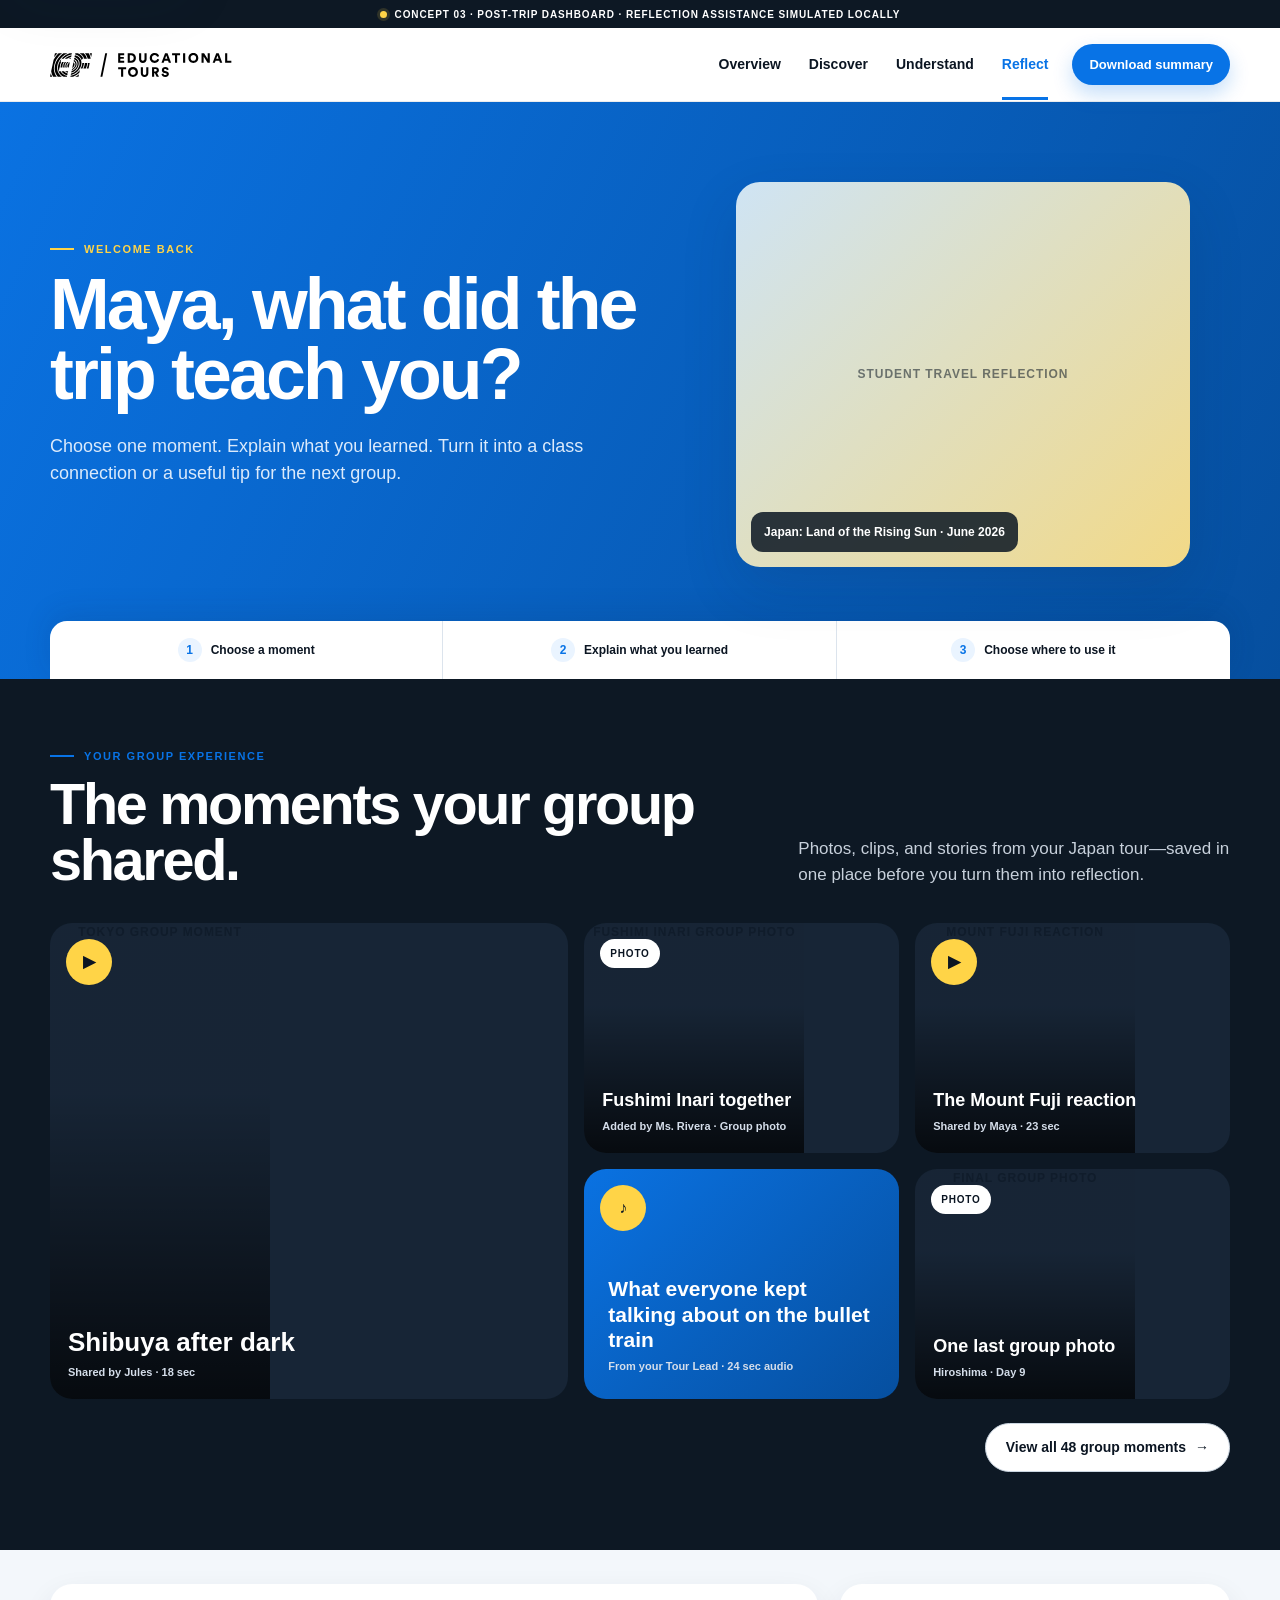
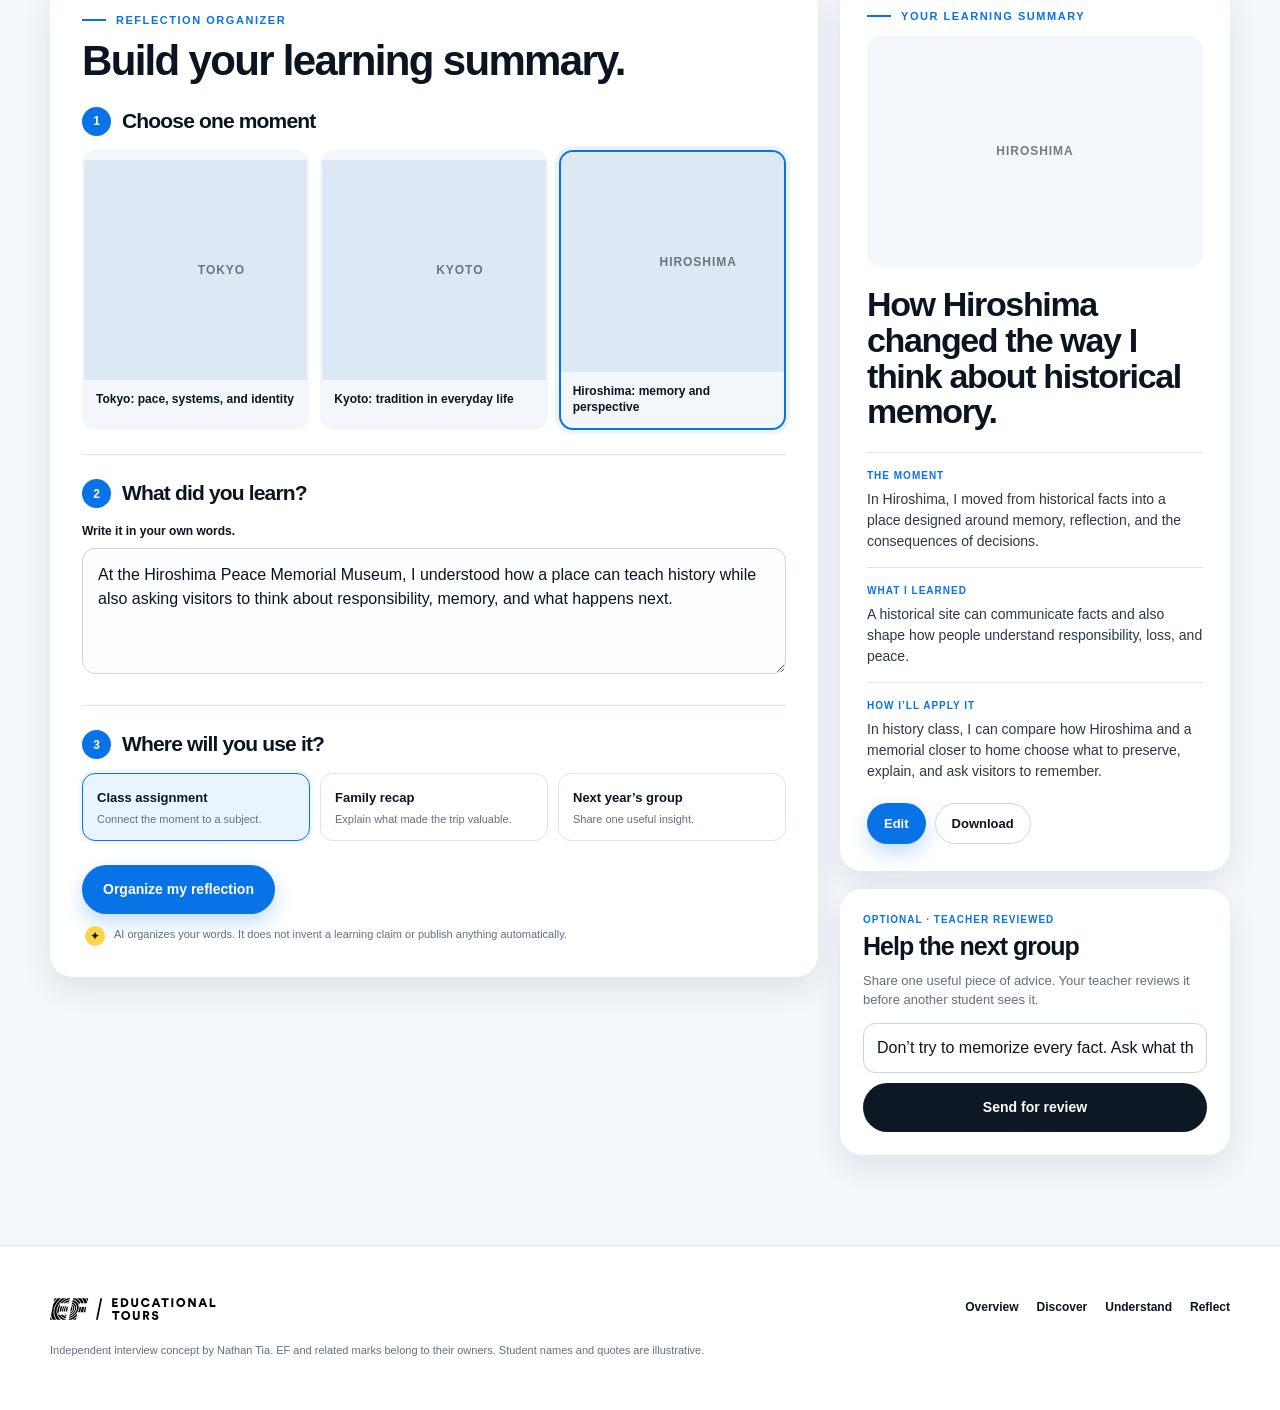
==== commit 558f8998: "Add files via upload" ====
--- a/dashboard.html
+++ b/dashboard.html
@@ -36,7 +36,7 @@
 <p>Choose one moment. Explain what you learned. Turn it into a class connection or a useful tip for the next group.</p>
 </div>
 <figure class="dashboard-photo photo-shell" data-fallback="Student travel reflection">
-<img alt="Maya and classmates traveling in Japan" data-photo="" loading="eager" src="https://images.unsplash.com/photo-1540959733332-eab4deabeeaf?auto=format&amp;fit=crop&amp;w=1600&amp;q=85"/>
+<img alt="Maya and classmates traveling in Japan" data-photo="" loading="eager" src="assets/group-shibuya.jpg"/>
 <figcaption class="dashboard-photo-caption">Japan: Land of the Rising Sun · June 2026</figcaption>
 </figure>
 </div>
@@ -58,17 +58,17 @@
 </div>
 <div class="group-experience-grid">
 <button class="group-media-card group-media-card-featured photo-shell reveal" data-demo="The Shibuya group video would open here." data-fallback="Tokyo group moment" type="button">
-<img alt="Group travel moment in Japan" data-photo="" loading="lazy" src="https://images.unsplash.com/photo-1540959733332-eab4deabeeaf?auto=format&amp;fit=crop&amp;w=1600&amp;q=85"/>
+<img alt="Students laughing together in Shibuya at night" data-photo="" loading="lazy" src="https://images.unsplash.com/photo-1540959733332-eab4deabeeaf?auto=format&amp;fit=crop&amp;w=1600&amp;q=85"/>
 <span class="group-media-play">▶</span>
 <span class="group-media-copy"><strong>Shibuya after dark</strong><small>Shared by Jules · 18 sec</small></span>
 </button>
-<button class="group-media-card photo-shell reveal" data-demo="The Westminster group photo would open here." data-fallback="Westminster group photo" type="button">
-<img alt="Group travel moment in Japan" data-photo="" loading="lazy" src="https://images.unsplash.com/photo-1478436127897-769e1b3f0f36?auto=format&amp;fit=crop&amp;w=1600&amp;q=85"/>
+<button class="group-media-card photo-shell reveal" data-demo="The Fushimi Inari group photo would open here." data-fallback="Fushimi Inari group photo" type="button">
+<img alt="Student group together at Fushimi Inari" data-photo="" loading="lazy" src="assets/group-fushimi.jpg"/>
 <span class="group-media-type">Photo</span>
 <span class="group-media-copy"><strong>Fushimi Inari together</strong><small>Added by Ms. Rivera · Group photo</small></span>
 </button>
-<button class="group-media-card photo-shell reveal" data-demo="The Louvre reaction clip would open here." data-fallback="Louvre reaction" type="button">
-<img alt="Group travel moment in Japan" data-photo="" loading="lazy" src="https://images.unsplash.com/photo-1490806843957-31f4c9a91c65?auto=format&amp;fit=crop&amp;w=1600&amp;q=85"/>
+<button class="group-media-card photo-shell reveal" data-demo="The Mount Fuji reaction clip would open here." data-fallback="Mount Fuji reaction" type="button">
+<img alt="Students sharing a Mount Fuji viewpoint" data-photo="" loading="lazy" src="assets/group-fuji.jpg"/>
 <span class="group-media-play">▶</span>
 <span class="group-media-copy"><strong>The Mount Fuji reaction</strong><small>Shared by Maya · 23 sec</small></span>
 </button>
@@ -77,7 +77,7 @@
 <span class="group-media-copy"><strong>What everyone kept talking about on the bullet train</strong><small>From your Tour Lead · 24 sec audio</small></span>
 </button>
 <button class="group-media-card photo-shell reveal" data-demo="The final group photo would open here." data-fallback="Final group photo" type="button">
-<img alt="Group travel moment in Japan" data-photo="" loading="lazy" src="https://images.unsplash.com/photo-1528360983277-13d401cdc186?auto=format&amp;fit=crop&amp;w=1600&amp;q=85"/>
+<img alt="Student group together in Hiroshima" data-photo="" loading="lazy" src="assets/group-hiroshima.jpg"/>
 <span class="group-media-type">Photo</span>
 <span class="group-media-copy"><strong>One last group photo</strong><small>Hiroshima · Day 9</small></span>
 </button>
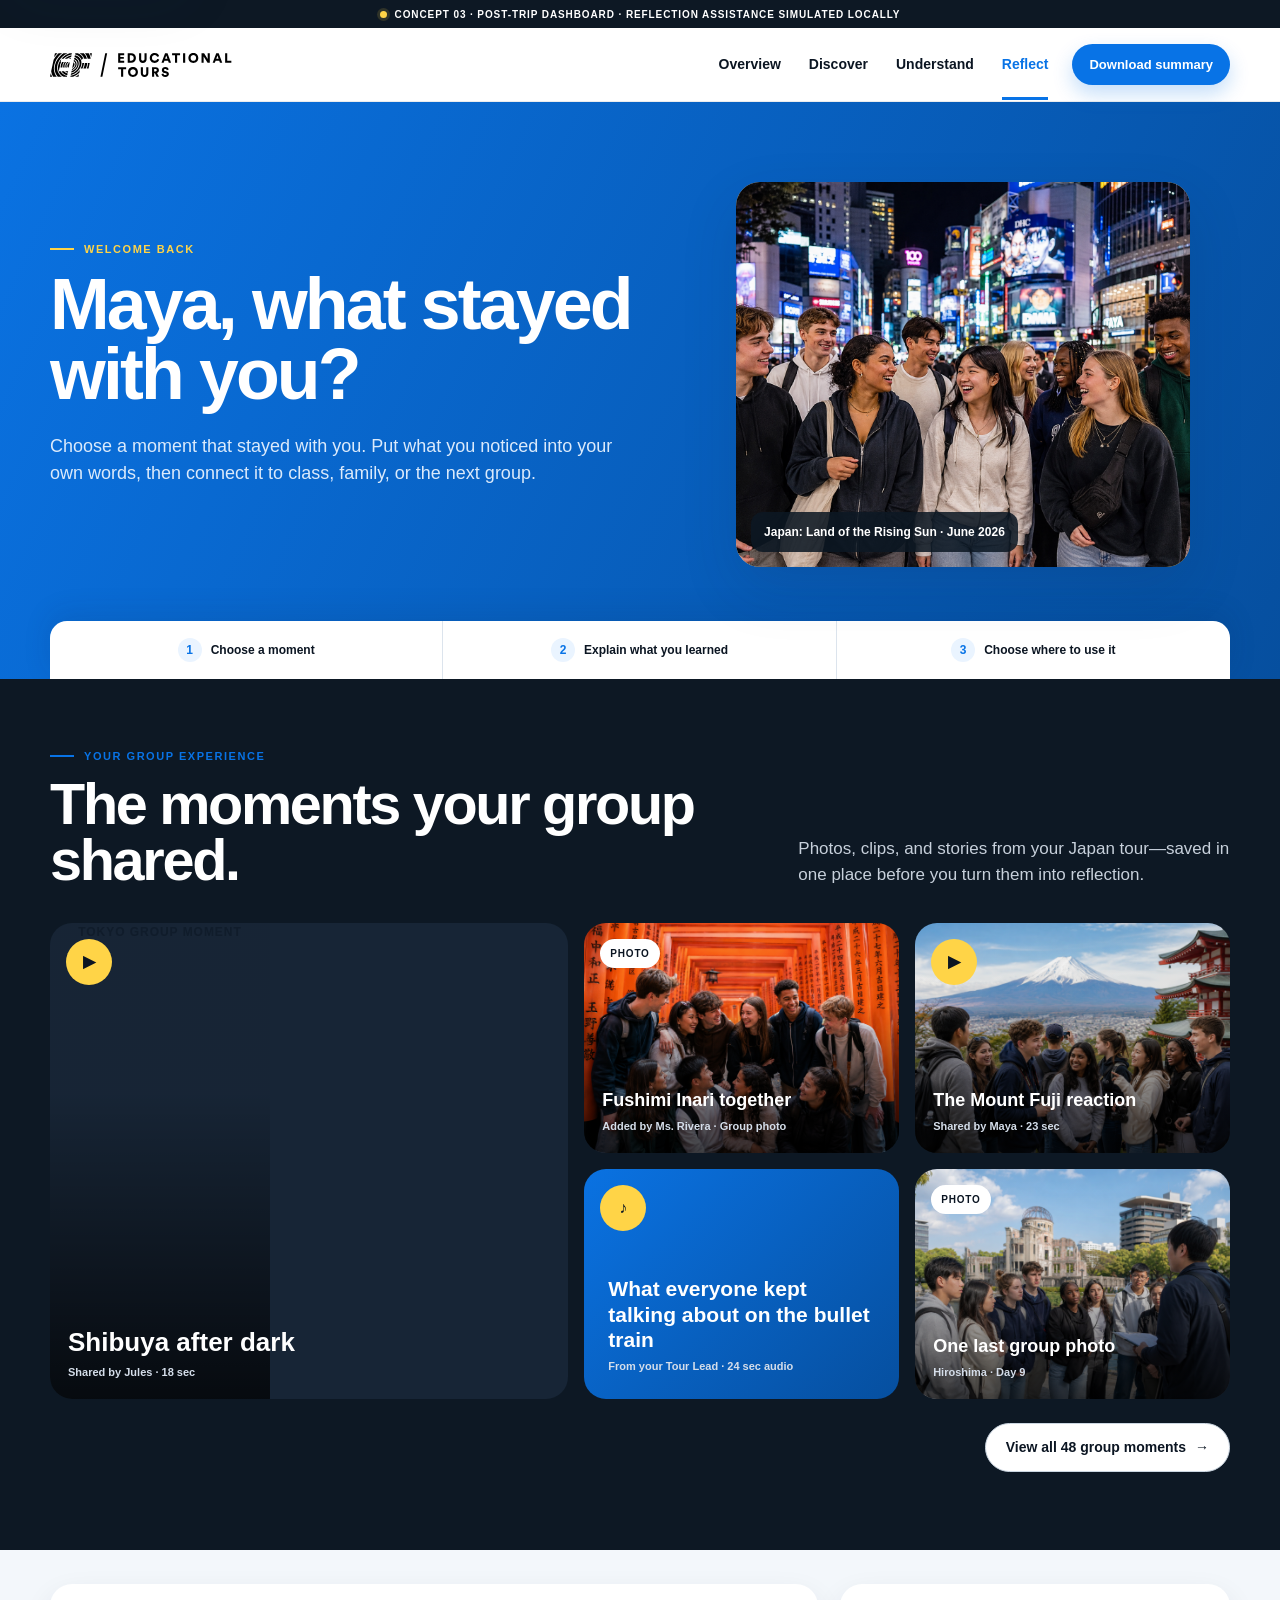
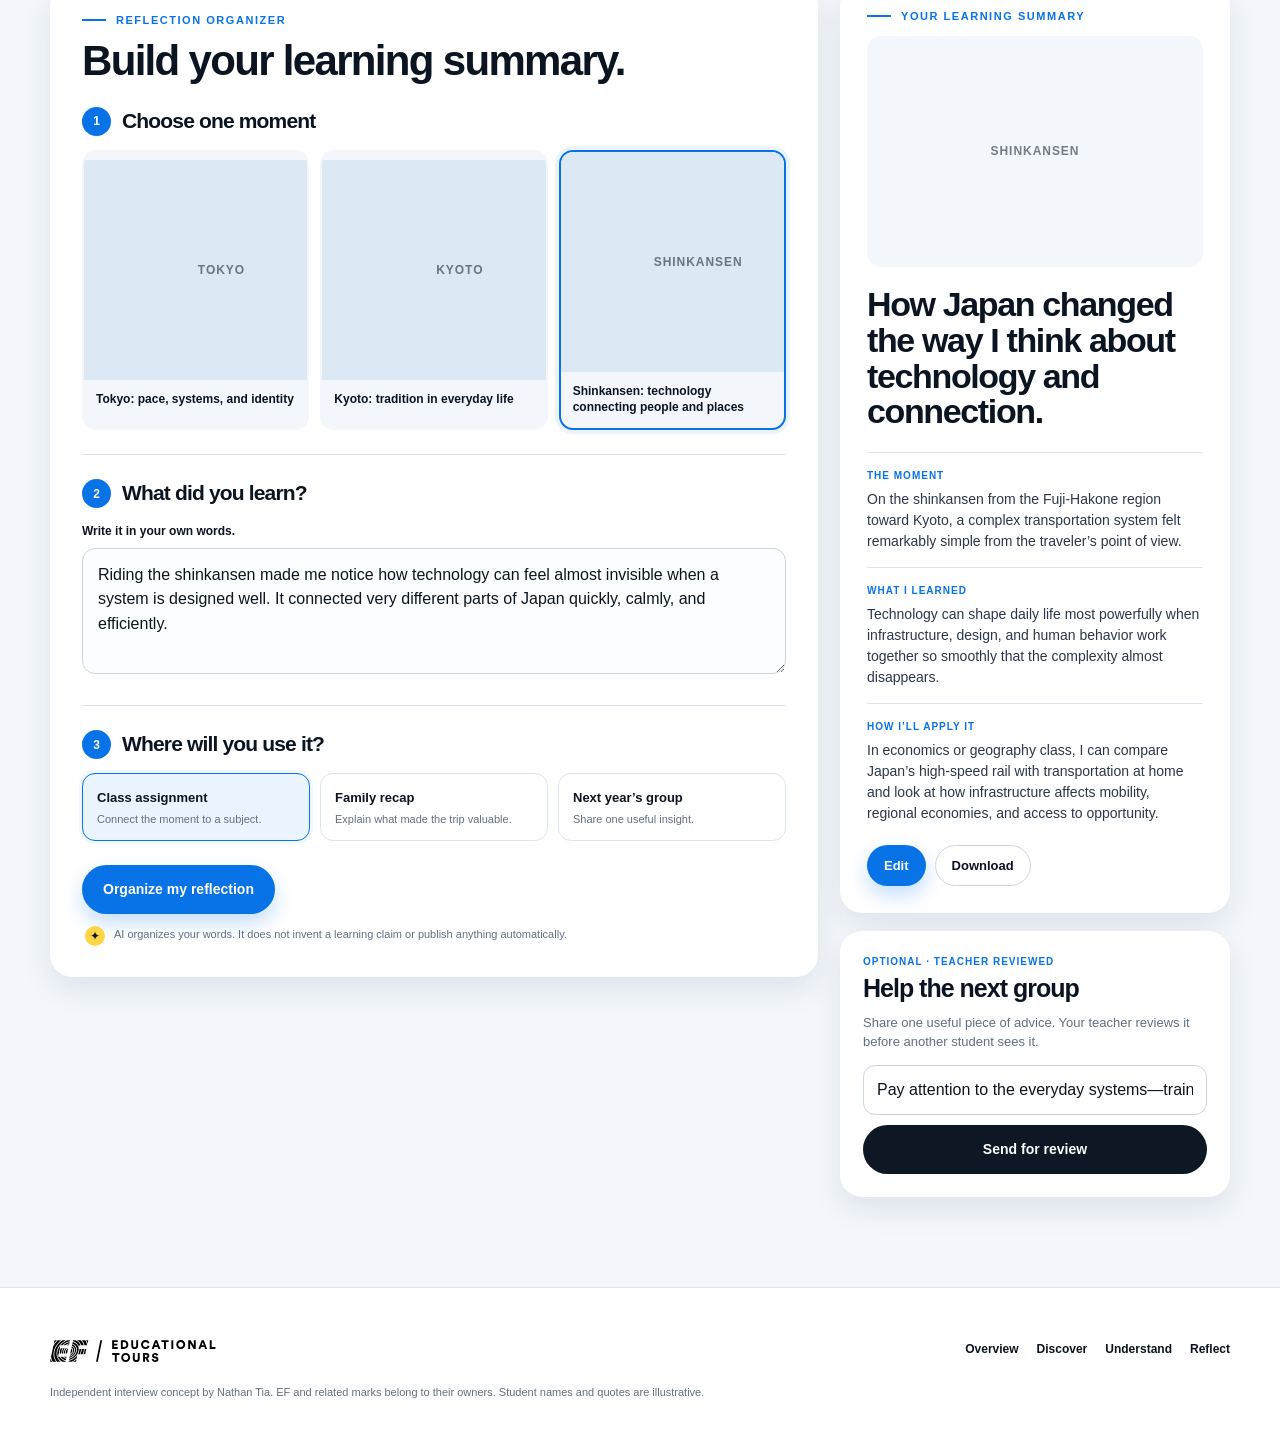
==== commit ad52f408: "Add files via upload" ====
--- a/dashboard.html
+++ b/dashboard.html
@@ -32,11 +32,11 @@
 <div class="dashboard-hero-card">
 <div class="dashboard-hero-copy">
 <p class="eyebrow">Welcome Back</p>
-<h1>Maya, what did the trip teach you?</h1>
-<p>Choose one moment. Explain what you learned. Turn it into a class connection or a useful tip for the next group.</p>
+<h1>Maya, what stayed with you?</h1>
+<p>Choose a moment that stayed with you. Put what you noticed into your own words, then connect it to class, family, or the next group.</p>
 </div>
 <figure class="dashboard-photo photo-shell" data-fallback="Student travel reflection">
-<img alt="Maya and classmates traveling in Japan" data-photo="" loading="eager" src="assets/group-shibuya.jpg"/>
+<img alt="Maya and classmates traveling in Japan" data-photo="" loading="eager" src="assets/group-shibuya.png"/>
 <figcaption class="dashboard-photo-caption">Japan: Land of the Rising Sun · June 2026</figcaption>
 </figure>
 </div>
@@ -63,12 +63,12 @@
 <span class="group-media-copy"><strong>Shibuya after dark</strong><small>Shared by Jules · 18 sec</small></span>
 </button>
 <button class="group-media-card photo-shell reveal" data-demo="The Fushimi Inari group photo would open here." data-fallback="Fushimi Inari group photo" type="button">
-<img alt="Student group together at Fushimi Inari" data-photo="" loading="lazy" src="assets/group-fushimi.jpg"/>
+<img alt="Student group together at Fushimi Inari" data-photo="" loading="lazy" src="assets/group-fushimi.png"/>
 <span class="group-media-type">Photo</span>
 <span class="group-media-copy"><strong>Fushimi Inari together</strong><small>Added by Ms. Rivera · Group photo</small></span>
 </button>
 <button class="group-media-card photo-shell reveal" data-demo="The Mount Fuji reaction clip would open here." data-fallback="Mount Fuji reaction" type="button">
-<img alt="Students sharing a Mount Fuji viewpoint" data-photo="" loading="lazy" src="assets/group-fuji.jpg"/>
+<img alt="Students sharing a Mount Fuji viewpoint" data-photo="" loading="lazy" src="assets/group-fuji.png"/>
 <span class="group-media-play">▶</span>
 <span class="group-media-copy"><strong>The Mount Fuji reaction</strong><small>Shared by Maya · 23 sec</small></span>
 </button>
@@ -77,7 +77,7 @@
 <span class="group-media-copy"><strong>What everyone kept talking about on the bullet train</strong><small>From your Tour Lead · 24 sec audio</small></span>
 </button>
 <button class="group-media-card photo-shell reveal" data-demo="The final group photo would open here." data-fallback="Final group photo" type="button">
-<img alt="Student group together in Hiroshima" data-photo="" loading="lazy" src="assets/group-hiroshima.jpg"/>
+<img alt="Student group together in Hiroshima" data-photo="" loading="lazy" src="assets/group-hiroshima.png"/>
 <span class="group-media-type">Photo</span>
 <span class="group-media-copy"><strong>One last group photo</strong><small>Hiroshima · Day 9</small></span>
 </button>
@@ -103,16 +103,16 @@
 <figure class="photo-shell" data-fallback="Kyoto"><img alt="Kyoto, Japan" data-photo="" loading="lazy" src="https://images.unsplash.com/photo-1493976040374-85c8e12f0c0e?auto=format&amp;fit=crop&amp;w=1600&amp;q=85"/></figure>
 <span>Kyoto: tradition in everyday life</span>
 </button>
-<button aria-pressed="true" class="moment-card is-selected" data-moment="hiroshima" type="button">
-<figure class="photo-shell" data-fallback="Hiroshima"><img alt="Hiroshima, Japan" data-photo="" loading="lazy" src="https://images.unsplash.com/photo-1528360983277-13d401cdc186?auto=format&amp;fit=crop&amp;w=1600&amp;q=85"/></figure>
-<span>Hiroshima: memory and perspective</span>
+<button aria-pressed="true" class="moment-card is-selected" data-moment="shinkansen" type="button">
+<figure class="photo-shell" data-fallback="Shinkansen"><img alt="Japan shinkansen and Mount Fuji" data-photo="" loading="lazy" src="https://images.unsplash.com/photo-1490806843957-31f4c9a91c65?auto=format&amp;fit=crop&amp;w=1600&amp;q=85"/></figure>
+<span>Shinkansen: technology connecting people and places</span>
 </button>
 </div>
 </div>
 <div class="step-block">
 <div class="step-title"><span class="step-number">2</span><h3>What did you learn?</h3></div>
 <label class="textarea-label" for="learning-input">Write it in your own words.</label>
-<textarea id="learning-input">At the Hiroshima Peace Memorial Museum, I understood how a place can teach history while also asking visitors to think about responsibility, memory, and what happens next.</textarea>
+<textarea id="learning-input">Riding the shinkansen made me notice how technology can feel almost invisible when a system is designed well. It connected very different parts of Japan quickly, calmly, and efficiently.</textarea>
 </div>
 <div class="step-block">
 <div class="step-title"><span class="step-number">3</span><h3>Where will you use it?</h3></div>
@@ -128,11 +128,11 @@
 <aside>
 <article aria-live="polite" class="draft-card reveal">
 <p class="eyebrow">Your learning summary</p>
-<div class="draft-photo photo-shell" data-fallback="Hiroshima"><img alt="Hiroshima, Japan" data-photo="" id="draft-photo" src="https://images.unsplash.com/photo-1528360983277-13d401cdc186?auto=format&amp;fit=crop&amp;w=1600&amp;q=85"/></div>
-<h2 id="draft-title">How Hiroshima changed the way I think about historical memory.</h2>
-<div class="draft-block"><span>The moment</span><p id="draft-experience">In Hiroshima, I moved from historical facts into a place designed around memory, reflection, and the consequences of decisions.</p></div>
-<div class="draft-block"><span>What I learned</span><p id="draft-learning">A historical site can communicate facts and also shape how people understand responsibility, loss, and peace.</p></div>
-<div class="draft-block"><span>How I’ll apply it</span><p id="draft-application">In history class, I can compare how Hiroshima and a memorial closer to home choose what to preserve, explain, and ask visitors to remember.</p></div>
+<div class="draft-photo photo-shell" data-fallback="Shinkansen"><img alt="Japan rail journey near Mount Fuji" data-photo="" id="draft-photo" src="https://images.unsplash.com/photo-1490806843957-31f4c9a91c65?auto=format&amp;fit=crop&amp;w=1600&amp;q=85"/></div>
+<h2 id="draft-title">How Japan changed the way I think about technology and connection.</h2>
+<div class="draft-block"><span>The moment</span><p id="draft-experience">On the shinkansen from the Fuji-Hakone region toward Kyoto, a complex transportation system felt remarkably simple from the traveler’s point of view.</p></div>
+<div class="draft-block"><span>What I learned</span><p id="draft-learning">Technology can shape daily life most powerfully when infrastructure, design, and human behavior work together so smoothly that the complexity almost disappears.</p></div>
+<div class="draft-block"><span>How I’ll apply it</span><p id="draft-application">In economics or geography class, I can compare Japan’s high-speed rail with transportation at home and look at how infrastructure affects mobility, regional economies, and access to opportunity.</p></div>
 <div class="draft-actions">
 <button class="btn btn-primary btn-small" data-demo="The summary would open in an editable state." type="button">Edit</button>
 <button class="btn btn-secondary btn-small" data-demo="A concise learning summary would download here." type="button">Download</button>
@@ -143,7 +143,7 @@
 <h3 id="pass-title">Help the next group</h3>
 <p>Share one useful piece of advice. Your teacher reviews it before another student sees it.</p>
 <div class="pass-row">
-<input aria-label="Tip for future travelers" id="traveler-tip" type="text" value="Don’t try to memorize every fact. Ask what the place was built to make people think or do."/>
+<input aria-label="Tip for future travelers" id="traveler-tip" type="text" value="Pay attention to the everyday systems—trains, stations, stores, and routines. They teach you as much about Japan as the landmarks do."/>
 <button class="btn btn-dark" id="send-tip" type="button">Send for review</button>
 </div>
 </section>
